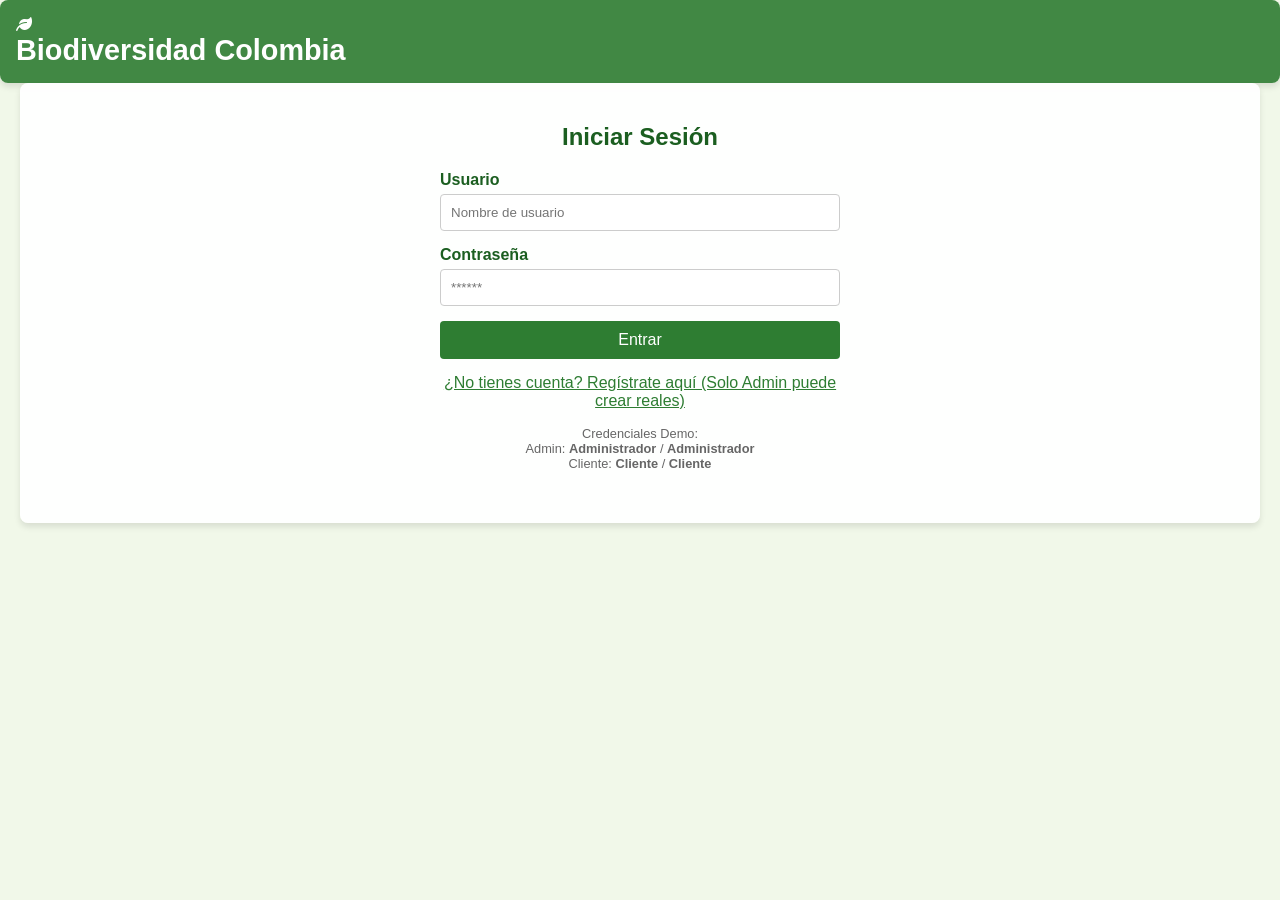
==== frontend/index.html @ 7f81c185 "Integración completa: Backend Spring Boot + Frontend HTML/JS" ====
<!DOCTYPE html>
<html lang="es">
<head>
    <meta charset="UTF-8">
    <meta name="viewport" content="width=device-width, initial-scale=1.0">
    <title>Biodiversidad en Colombia</title>
    <link rel="stylesheet" href="css/styles.css">
    <!-- Font Awesome for icons -->
    <link rel="stylesheet" href="https://cdnjs.cloudflare.com/ajax/libs/font-awesome/6.0.0/css/all.min.css">
</head>
<body>
    <header>
        <div class="logo">
            <i class="fas fa-leaf"></i>
            <h1>Biodiversidad Colombia</h1>
        </div>
        <div class="auth-buttons" id="auth-buttons">
            <!-- Will be populated by JS -->
        </div>
    </header>

    <main class="container">
        <!-- Auth View -->
        <div id="auth-view" class="hidden">
            <div class="form-container">
                <h2 id="auth-title">Iniciar Sesión</h2>
                <form id="auth-form">
                    <div class="form-group" id="email-group" style="display: none;">
                        <label for="email">Correo Electrónico</label>
                        <input type="email" id="email" placeholder="ejemplo@email.com">
                    </div>
                    <div class="form-group">
                        <label for="username">Usuario</label>
                        <input type="text" id="username" required placeholder="Nombre de usuario">
                    </div>
                    <div class="form-group">
                        <label for="password">Contraseña</label>
                        <input type="password" id="password" required placeholder="******">
                    </div>
                    <div class="form-group" id="role-group" style="display: none;">
                        <label for="roleId">Rol</label>
                        <select id="roleId">
                            <option value="user">Usuario</option>
                            <option value="admin">Administrador</option>
                        </select>
                    </div>
                    <button type="submit" class="btn-primary" id="submit-btn">Entrar</button>
                    <p class="toggle-link" id="toggle-auth">¿No tienes cuenta? Regístrate aquí</p>
                </form>
            </div>
        </div>

        <!-- Dashboard View -->
        <div id="dashboard-view" class="hidden">
            <div class="dashboard-header">
                <h2>Catálogo de Fauna Colombiana</h2>
                <p>Explora y gestiona la rica biodiversidad de nuestro país.</p>
                <button id="add-fauna-btn" class="btn-primary"><i class="fas fa-plus"></i> Registrar Nueva Especie</button>
            </div>
            
            <div id="fauna-list" class="fauna-grid">
                <!-- Fauna items will be rendered here -->
                <p>Cargando especies...</p>
            </div>
        </div>
    </main>

    <!-- Fauna Modal -->
    <div id="fauna-modal" class="modal">
        <div class="modal-content">
            <span class="close">&times;</span>
            <h2 id="modal-title">Registrar Especie</h2>
            <form id="fauna-form">
                <input type="hidden" id="fauna-id">
                <div class="form-group">
                    <label for="nombreComun">Nombre Común</label>
                    <input type="text" id="nombreComun" required placeholder="Ej: Jaguar">
                </div>
                <div class="form-group">
                    <label for="nombreCientifico">Nombre Científico</label>
                    <input type="text" id="nombreCientifico" required placeholder="Ej: Panthera onca">
                </div>
                <div class="form-group">
                    <label for="familia">Familia</label>
                    <input type="text" id="familia" required placeholder="Ej: Felidae">
                </div>
                <div class="form-group">
                    <label for="habitat">Hábitat</label>
                    <input type="text" id="habitat" required placeholder="Ej: Bosques tropicales">
                </div>
                <div class="form-group">
                    <label for="ubicacionGeografica">Ubicación Geográfica</label>
                    <input type="text" id="ubicacionGeografica" required placeholder="Ej: Amazonía, Orinoquía">
                </div>
                <div class="form-group">
                    <label for="peligroExtincion">Estado de Conservación</label>
                    <select id="peligroExtincion">
                        <option value="No">Preocupación Menor</option>
                        <option value="Vulnerable">Vulnerable</option>
                        <option value="En Peligro">En Peligro</option>
                        <option value="Critico">En Peligro Crítico</option>
                    </select>
                </div>
                <button type="submit" class="btn-primary">Guardar</button>
            </form>
        </div>
    </div>

    <script src="js/api.js"></script>
    <script src="js/app.js"></script>
</body>
</html>
---- frontend/css/styles.css ----
:root {
    --primary-color: #2e7d32; /* Green 800 */
    --secondary-color: #81c784; /* Green 300 */
    --accent-color: #ffca28; /* Amber 400 */
    --background-color: #f1f8e9; /* Light Green 50 */
    --text-color: #1b5e20; /* Green 900 */
    --white: #ffffff;
    --error-color: #d32f2f;
}

body {
    font-family: 'Segoe UI', Tahoma, Geneva, Verdana, sans-serif;
    margin: 0;
    padding: 0;
    background-color: var(--background-color);
    color: var(--text-color);
    background-image: url('https://www.colombia.co/wp-content/uploads/2021/08/Biodiversidad-Colombia-1.jpg'); /* Placeholder, can be replaced */
    background-size: cover;
    background-attachment: fixed;
    background-blend-mode: overlay;
}

.container {
    max-width: 1200px;
    margin: 0 auto;
    padding: 20px;
}

/* Header */
header {
    background-color: rgba(46, 125, 50, 0.9);
    color: var(--white);
    padding: 1rem;
    display: flex;
    justify-content: space-between;
    align-items: center;
    border-radius: 8px;
    box-shadow: 0 4px 6px rgba(0,0,0,0.1);
}

header h1 {
    margin: 0;
    font-size: 1.8rem;
}

.auth-buttons button {
    background-color: var(--accent-color);
    color: var(--text-color);
    border: none;
    padding: 8px 16px;
    border-radius: 4px;
    cursor: pointer;
    font-weight: bold;
    transition: background-color 0.3s;
}

.auth-buttons button:hover {
    background-color: #ffb300;
}

/* Main Content */
main {
    margin-top: 20px;
    background-color: rgba(255, 255, 255, 0.95);
    padding: 30px;
    border-radius: 8px;
    box-shadow: 0 4px 6px rgba(0,0,0,0.1);
    min-height: 400px;
}

/* Forms */
.form-container {
    max-width: 400px;
    margin: 0 auto;
    text-align: center;
}

.form-group {
    margin-bottom: 15px;
    text-align: left;
}

label {
    display: block;
    margin-bottom: 5px;
    font-weight: bold;
}

input, select {
    width: 100%;
    padding: 10px;
    border: 1px solid #ccc;
    border-radius: 4px;
    box-sizing: border-box;
}

.btn-primary {
    background-color: var(--primary-color);
    color: var(--white);
    border: none;
    padding: 10px 20px;
    border-radius: 4px;
    cursor: pointer;
    font-size: 1rem;
    width: 100%;
    transition: background-color 0.3s;
}

.btn-primary:hover {
    background-color: #1b5e20;
}

.toggle-link {
    margin-top: 15px;
    color: var(--primary-color);
    cursor: pointer;
    text-decoration: underline;
}

/* Fauna List */
.fauna-grid {
    display: grid;
    grid-template-columns: repeat(auto-fill, minmax(300px, 1fr));
    gap: 20px;
    margin-top: 20px;
}

.fauna-card {
    background-color: var(--white);
    border: 1px solid #e0e0e0;
    border-radius: 8px;
    padding: 15px;
    box-shadow: 0 2px 4px rgba(0,0,0,0.05);
    transition: transform 0.2s;
    position: relative;
}

.fauna-card:hover {
    transform: translateY(-5px);
    box-shadow: 0 4px 8px rgba(0,0,0,0.1);
}

.fauna-card h3 {
    margin-top: 0;
    color: var(--primary-color);
    border-bottom: 2px solid var(--secondary-color);
    padding-bottom: 5px;
}

.fauna-card p {
    margin: 5px 0;
    font-size: 0.9rem;
}

.fauna-card strong {
    color: var(--text-color);
}

.card-actions {
    margin-top: 15px;
    display: flex;
    justify-content: flex-end;
    gap: 10px;
}

.btn-edit {
    background-color: #2196f3;
    color: white;
    border: none;
    padding: 5px 10px;
    border-radius: 4px;
    cursor: pointer;
}

.btn-delete {
    background-color: #f44336;
    color: white;
    border: none;
    padding: 5px 10px;
    border-radius: 4px;
    cursor: pointer;
}

/* Modal */
.modal {
    display: none;
    position: fixed;
    z-index: 1000;
    left: 0;
    top: 0;
    width: 100%;
    height: 100%;
    background-color: rgba(0,0,0,0.5);
    overflow: auto;
}

.modal-content {
    background-color: var(--white);
    margin: 10% auto;
    padding: 20px;
    border-radius: 8px;
    width: 50%;
    max-width: 600px;
    position: relative;
}

.close {
    color: #aaa;
    float: right;
    font-size: 28px;
    font-weight: bold;
    cursor: pointer;
}

.close:hover {
    color: black;
}

#add-fauna-btn {
    margin-bottom: 20px;
    width: auto;
    display: inline-block;
}

.hidden {
    display: none !important;
}

/* Notifications */
.notification {
    position: fixed;
    bottom: 20px;
    right: 20px;
    padding: 15px 25px;
    background-color: #333;
    color: white;
    border-radius: 4px;
    box-shadow: 0 2px 10px rgba(0,0,0,0.2);
    z-index: 2000;
    animation: slideIn 0.3s ease-out;
}

.notification.success {
    background-color: var(--primary-color);
}

.notification.error {
    background-color: var(--error-color);
}

@keyframes slideIn {
    from { transform: translateX(100%); opacity: 0; }
    to { transform: translateX(0); opacity: 1; }
}
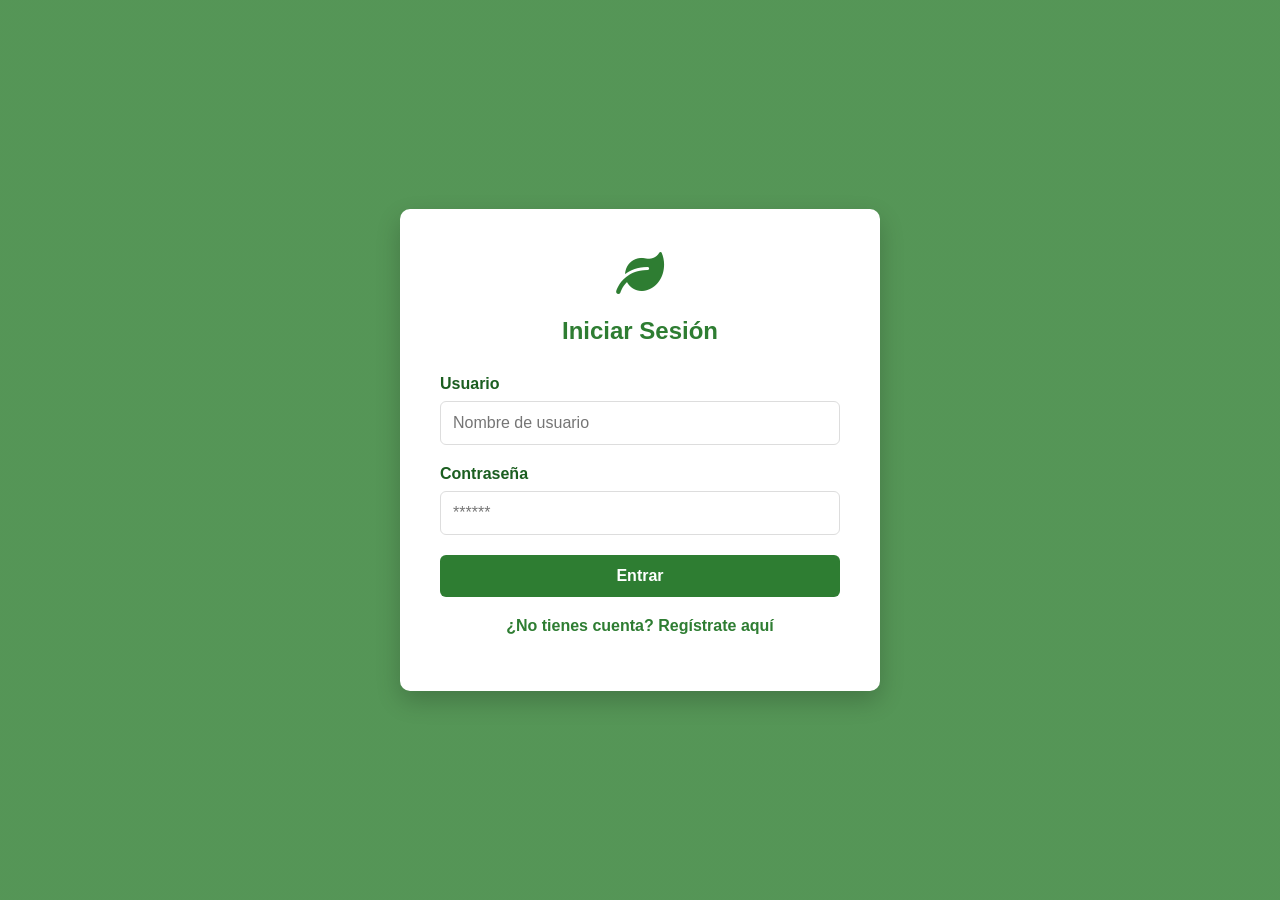
==== commit f6e8e75d: "Plan de Pruebas" ====
--- a/frontend/index.html
+++ b/frontend/index.html
@@ -3,98 +3,133 @@
 <head>
     <meta charset="UTF-8">
     <meta name="viewport" content="width=device-width, initial-scale=1.0">
-    <title>Biodiversidad en Colombia</title>
+    <title>Biodiversidad Colombia - Gestión</title>
     <link rel="stylesheet" href="css/styles.css">
-    <!-- Font Awesome for icons -->
     <link rel="stylesheet" href="https://cdnjs.cloudflare.com/ajax/libs/font-awesome/6.0.0/css/all.min.css">
 </head>
 <body>
-    <header>
-        <div class="logo">
-            <i class="fas fa-leaf"></i>
-            <h1>Biodiversidad Colombia</h1>
+    
+    <!-- Auth View -->
+    <div id="auth-view">
+        <div class="form-card">
+            <div style="text-align: center; margin-bottom: 20px;">
+                <i class="fas fa-leaf" style="font-size: 3rem; color: var(--primary-color);"></i>
+            </div>
+            <h2 id="auth-title">Bienvenido</h2>
+            <form id="auth-form">
+                <div class="form-group" id="email-group" style="display: none;">
+                    <label for="email">Correo Electrónico</label>
+                    <input type="email" id="email" placeholder="ejemplo@email.com">
+                </div>
+                <div class="form-group">
+                    <label for="username">Usuario</label>
+                    <input type="text" id="username" required placeholder="Nombre de usuario">
+                </div>
+                <div class="form-group">
+                    <label for="password">Contraseña</label>
+                    <input type="password" id="password" required placeholder="******">
+                </div>
+                <div class="form-group" id="role-group" style="display: none;">
+                    <label for="roleId">Rol</label>
+                    <select id="roleId">
+                        <option value="user">Usuario</option>
+                        <option value="admin">Administrador</option>
+                    </select>
+                </div>
+                <button type="submit" class="btn-primary" id="submit-btn">Entrar</button>
+                <p class="toggle-link" id="toggle-auth">¿No tienes cuenta? Regístrate aquí</p>
+            </form>
         </div>
-        <div class="auth-buttons" id="auth-buttons">
-            <!-- Will be populated by JS -->
-        </div>
-    </header>
+    </div>
 
-    <main class="container">
-        <!-- Auth View -->
-        <div id="auth-view" class="hidden">
-            <div class="form-container">
-                <h2 id="auth-title">Iniciar Sesión</h2>
-                <form id="auth-form">
-                    <div class="form-group" id="email-group" style="display: none;">
-                        <label for="email">Correo Electrónico</label>
-                        <input type="email" id="email" placeholder="ejemplo@email.com">
-                    </div>
-                    <div class="form-group">
-                        <label for="username">Usuario</label>
-                        <input type="text" id="username" required placeholder="Nombre de usuario">
-                    </div>
-                    <div class="form-group">
-                        <label for="password">Contraseña</label>
-                        <input type="password" id="password" required placeholder="******">
-                    </div>
-                    <div class="form-group" id="role-group" style="display: none;">
-                        <label for="roleId">Rol</label>
-                        <select id="roleId">
-                            <option value="user">Usuario</option>
-                            <option value="admin">Administrador</option>
-                        </select>
-                    </div>
-                    <button type="submit" class="btn-primary" id="submit-btn">Entrar</button>
-                    <p class="toggle-link" id="toggle-auth">¿No tienes cuenta? Regístrate aquí</p>
-                </form>
+    <!-- Dashboard View -->
+    <div id="dashboard-view" class="dashboard-container hidden">
+        <!-- Sidebar -->
+        <aside class="sidebar">
+            <div class="sidebar-header">
+                <i class="fas fa-globe-americas"></i> BioColombia
             </div>
-        </div>
+            <nav class="sidebar-nav">
+                <div class="nav-item active" onclick="switchTab('fauna')">
+                    <i class="fas fa-paw"></i> Fauna
+                </div>
+                <div class="nav-item" onclick="switchTab('flora')">
+                    <i class="fas fa-seedling"></i> Flora
+                </div>
+            </nav>
+            <div class="sidebar-footer">
+                <div class="nav-item" onclick="logout()" style="color: #ffcccb;">
+                    <i class="fas fa-sign-out-alt"></i> Cerrar Sesión
+                </div>
+            </div>
+        </aside>
 
-        <!-- Dashboard View -->
-        <div id="dashboard-view" class="hidden">
-            <div class="dashboard-header">
-                <h2>Catálogo de Fauna Colombiana</h2>
-                <p>Explora y gestiona la rica biodiversidad de nuestro país.</p>
-                <button id="add-fauna-btn" class="btn-primary"><i class="fas fa-plus"></i> Registrar Nueva Especie</button>
-            </div>
-            
-            <div id="fauna-list" class="fauna-grid">
-                <!-- Fauna items will be rendered here -->
-                <p>Cargando especies...</p>
-            </div>
-        </div>
-    </main>
+        <!-- Main Content -->
+        <main class="main-content">
+            <!-- Top Bar -->
+            <header class="top-bar">
+                <div id="page-title" style="font-weight: bold; font-size: 1.2rem;">Panel de Control</div>
+                <div class="user-info" id="user-info-display">
+                    <!-- Populated by JS -->
+                </div>
+            </header>
+
+            <!-- Fauna Section -->
+            <section id="fauna-section">
+                <div class="section-header">
+                    <h2>Gestión de Fauna</h2>
+                    <button id="add-fauna-btn" class="btn-add"><i class="fas fa-plus"></i> Nueva Especie</button>
+                </div>
+                <div id="fauna-list" class="grid-container">
+                    <!-- Fauna Cards -->
+                    <p>Cargando especies...</p>
+                </div>
+            </section>
+
+            <!-- Flora Section -->
+            <section id="flora-section" class="hidden">
+                <div class="section-header">
+                    <h2>Gestión de Flora</h2>
+                    <button id="add-flora-btn" class="btn-add"><i class="fas fa-plus"></i> Nueva Planta</button>
+                </div>
+                <div id="flora-list" class="grid-container">
+                    <!-- Flora Cards -->
+                    <p>Cargando flora...</p>
+                </div>
+            </section>
+        </main>
+    </div>
 
     <!-- Fauna Modal -->
     <div id="fauna-modal" class="modal">
         <div class="modal-content">
-            <span class="close">&times;</span>
-            <h2 id="modal-title">Registrar Especie</h2>
+            <span class="close" onclick="closeModal('fauna-modal')">&times;</span>
+            <h2 id="fauna-modal-title">Registrar Especie</h2>
             <form id="fauna-form">
                 <input type="hidden" id="fauna-id">
                 <div class="form-group">
-                    <label for="nombreComun">Nombre Común</label>
-                    <input type="text" id="nombreComun" required placeholder="Ej: Jaguar">
+                    <label for="fauna-nombreComun">Nombre Común</label>
+                    <input type="text" id="fauna-nombreComun" required placeholder="Ej: Jaguar">
                 </div>
                 <div class="form-group">
-                    <label for="nombreCientifico">Nombre Científico</label>
-                    <input type="text" id="nombreCientifico" required placeholder="Ej: Panthera onca">
+                    <label for="fauna-nombreCientifico">Nombre Científico</label>
+                    <input type="text" id="fauna-nombreCientifico" required placeholder="Ej: Panthera onca">
                 </div>
                 <div class="form-group">
-                    <label for="familia">Familia</label>
-                    <input type="text" id="familia" required placeholder="Ej: Felidae">
+                    <label for="fauna-familia">Familia</label>
+                    <input type="text" id="fauna-familia" required placeholder="Ej: Felidae">
                 </div>
                 <div class="form-group">
-                    <label for="habitat">Hábitat</label>
-                    <input type="text" id="habitat" required placeholder="Ej: Bosques tropicales">
+                    <label for="fauna-habitat">Hábitat</label>
+                    <input type="text" id="fauna-habitat" required placeholder="Ej: Bosques tropicales">
                 </div>
                 <div class="form-group">
-                    <label for="ubicacionGeografica">Ubicación Geográfica</label>
-                    <input type="text" id="ubicacionGeografica" required placeholder="Ej: Amazonía, Orinoquía">
+                    <label for="fauna-ubicacionGeografica">Ubicación Geográfica</label>
+                    <input type="text" id="fauna-ubicacionGeografica" required placeholder="Ej: Amazonía">
                 </div>
                 <div class="form-group">
-                    <label for="peligroExtincion">Estado de Conservación</label>
-                    <select id="peligroExtincion">
+                    <label for="fauna-peligroExtincion">Estado de Conservación</label>
+                    <select id="fauna-peligroExtincion">
                         <option value="No">Preocupación Menor</option>
                         <option value="Vulnerable">Vulnerable</option>
                         <option value="En Peligro">En Peligro</option>
@@ -106,6 +141,51 @@
         </div>
     </div>
 
+    <!-- Flora Modal -->
+    <div id="flora-modal" class="modal">
+        <div class="modal-content">
+            <span class="close" onclick="closeModal('flora-modal')">&times;</span>
+            <h2 id="flora-modal-title">Registrar Planta</h2>
+            <form id="flora-form">
+                <input type="hidden" id="flora-id">
+                <div class="form-group">
+                    <label for="flora-nombreComun">Nombre Común</label>
+                    <input type="text" id="flora-nombreComun" required placeholder="Ej: Orquídea">
+                </div>
+                <div class="form-group">
+                    <label for="flora-nombreCientifico">Nombre Científico</label>
+                    <input type="text" id="flora-nombreCientifico" required placeholder="Ej: Cattleya trianae">
+                </div>
+                <div class="form-group">
+                    <label for="flora-familia">Familia</label>
+                    <input type="text" id="flora-familia" required placeholder="Ej: Orchidaceae">
+                </div>
+                <div class="form-group">
+                    <label for="flora-tipo">Tipo</label>
+                    <input type="text" id="flora-tipo" required placeholder="Ej: Hierba, Arbusto, Árbol">
+                </div>
+                <div class="form-group">
+                    <label for="flora-habitat">Hábitat</label>
+                    <input type="text" id="flora-habitat" required placeholder="Ej: Bosques andinos">
+                </div>
+                <div class="form-group">
+                    <label for="flora-ubicacionGeografica">Ubicación Geográfica</label>
+                    <input type="text" id="flora-ubicacionGeografica" required placeholder="Ej: Región Andina">
+                </div>
+                <div class="form-group">
+                    <label for="flora-estadoConservacion">Estado de Conservación</label>
+                    <select id="flora-estadoConservacion">
+                        <option value="Preocupación Menor">Preocupación Menor</option>
+                        <option value="Vulnerable">Vulnerable</option>
+                        <option value="En Peligro">En Peligro</option>
+                        <option value="En Peligro Crítico">En Peligro Crítico</option>
+                    </select>
+                </div>
+                <button type="submit" class="btn-primary">Guardar</button>
+            </form>
+        </div>
+    </div>
+
     <script src="js/api.js"></script>
     <script src="js/app.js"></script>
 </body>
--- a/frontend/css/styles.css
+++ b/frontend/css/styles.css
@@ -1,11 +1,16 @@
 :root {
     --primary-color: #2e7d32; /* Green 800 */
-    --secondary-color: #81c784; /* Green 300 */
+    --secondary-color: #43a047; /* Green 600 */
     --accent-color: #ffca28; /* Amber 400 */
     --background-color: #f1f8e9; /* Light Green 50 */
     --text-color: #1b5e20; /* Green 900 */
+    --text-light: #555;
     --white: #ffffff;
     --error-color: #d32f2f;
+    --sidebar-width: 250px;
+    --header-height: 60px;
+    --shadow: 0 4px 6px rgba(0,0,0,0.1);
+    --card-hover: 0 10px 20px rgba(0,0,0,0.15);
 }
 
 body {
@@ -14,172 +19,321 @@
     padding: 0;
     background-color: var(--background-color);
     color: var(--text-color);
-    background-image: url('https://www.colombia.co/wp-content/uploads/2021/08/Biodiversidad-Colombia-1.jpg'); /* Placeholder, can be replaced */
+    overflow-x: hidden;
+}
+
+/* Auth View Layout */
+#auth-view {
+    display: flex;
+    justify-content: center;
+    align-items: center;
+    min-height: 100vh;
+    background-image: linear-gradient(rgba(46, 125, 50, 0.8), rgba(46, 125, 50, 0.8)), url('https://www.colombia.co/wp-content/uploads/2021/08/Biodiversidad-Colombia-1.jpg');
     background-size: cover;
-    background-attachment: fixed;
-    background-blend-mode: overlay;
-}
-
-.container {
-    max-width: 1200px;
-    margin: 0 auto;
+    background-position: center;
+}
+
+/* Dashboard Layout */
+.dashboard-container {
+    display: flex;
+    min-height: 100vh;
+}
+
+/* Sidebar */
+.sidebar {
+    width: var(--sidebar-width);
+    background-color: var(--primary-color);
+    color: var(--white);
+    display: flex;
+    flex-direction: column;
+    position: fixed;
+    height: 100vh;
+    box-shadow: 2px 0 5px rgba(0,0,0,0.2);
+    z-index: 100;
+}
+
+.sidebar-header {
+    height: var(--header-height);
+    display: flex;
+    align-items: center;
+    justify-content: center;
+    background-color: rgba(0,0,0,0.1);
+    font-size: 1.2rem;
+    font-weight: bold;
+}
+
+.sidebar-header i {
+    margin-right: 10px;
+}
+
+.sidebar-nav {
+    flex: 1;
+    padding: 20px 0;
+}
+
+.nav-item {
+    padding: 15px 20px;
+    cursor: pointer;
+    transition: background-color 0.3s;
+    display: flex;
+    align-items: center;
+    font-size: 1.1rem;
+}
+
+.nav-item i {
+    margin-right: 15px;
+    width: 24px;
+    text-align: center;
+}
+
+.nav-item:hover, .nav-item.active {
+    background-color: rgba(255, 255, 255, 0.1);
+    border-left: 4px solid var(--accent-color);
+}
+
+.sidebar-footer {
     padding: 20px;
-}
-
-/* Header */
-header {
-    background-color: rgba(46, 125, 50, 0.9);
-    color: var(--white);
-    padding: 1rem;
+    border-top: 1px solid rgba(255,255,255,0.1);
+}
+
+/* Main Content Area */
+.main-content {
+    flex: 1;
+    margin-left: var(--sidebar-width);
+    padding: 20px;
+    background-color: #f5f5f5;
+}
+
+.top-bar {
+    height: var(--header-height);
+    background-color: var(--white);
     display: flex;
     justify-content: space-between;
     align-items: center;
+    padding: 0 30px;
+    box-shadow: var(--shadow);
     border-radius: 8px;
-    box-shadow: 0 4px 6px rgba(0,0,0,0.1);
-}
-
-header h1 {
-    margin: 0;
-    font-size: 1.8rem;
-}
-
-.auth-buttons button {
+    margin-bottom: 30px;
+}
+
+.user-info {
+    display: flex;
+    align-items: center;
+    gap: 15px;
+}
+
+.role-badge {
     background-color: var(--accent-color);
-    color: var(--text-color);
-    border: none;
-    padding: 8px 16px;
-    border-radius: 4px;
-    cursor: pointer;
+    color: #000;
+    padding: 2px 8px;
+    border-radius: 12px;
+    font-size: 0.8rem;
     font-weight: bold;
-    transition: background-color 0.3s;
-}
-
-.auth-buttons button:hover {
-    background-color: #ffb300;
-}
-
-/* Main Content */
-main {
-    margin-top: 20px;
-    background-color: rgba(255, 255, 255, 0.95);
-    padding: 30px;
-    border-radius: 8px;
-    box-shadow: 0 4px 6px rgba(0,0,0,0.1);
-    min-height: 400px;
 }
 
 /* Forms */
-.form-container {
+.form-card {
+    background-color: var(--white);
+    padding: 40px;
+    border-radius: 10px;
+    box-shadow: 0 10px 25px rgba(0,0,0,0.2);
+    width: 100%;
     max-width: 400px;
-    margin: 0 auto;
+}
+
+.form-card h2 {
     text-align: center;
+    color: var(--primary-color);
+    margin-bottom: 30px;
 }
 
 .form-group {
-    margin-bottom: 15px;
-    text-align: left;
+    margin-bottom: 20px;
 }
 
 label {
     display: block;
-    margin-bottom: 5px;
-    font-weight: bold;
+    margin-bottom: 8px;
+    color: var(--text-color);
+    font-weight: 600;
 }
 
 input, select {
     width: 100%;
-    padding: 10px;
-    border: 1px solid #ccc;
-    border-radius: 4px;
+    padding: 12px;
+    border: 1px solid #ddd;
+    border-radius: 6px;
     box-sizing: border-box;
+    font-size: 1rem;
+    transition: border-color 0.3s;
+}
+
+input:focus, select:focus {
+    border-color: var(--primary-color);
+    outline: none;
 }
 
 .btn-primary {
     background-color: var(--primary-color);
     color: var(--white);
     border: none;
+    padding: 12px;
+    border-radius: 6px;
+    cursor: pointer;
+    font-size: 1rem;
+    font-weight: bold;
+    width: 100%;
+    transition: background-color 0.3s, transform 0.2s;
+}
+
+.btn-primary:hover {
+    background-color: var(--secondary-color);
+    transform: translateY(-2px);
+}
+
+.toggle-link {
+    text-align: center;
+    margin-top: 20px;
+    color: var(--primary-color);
+    cursor: pointer;
+    text-decoration: none;
+    font-weight: 600;
+}
+
+.toggle-link:hover {
+    text-decoration: underline;
+}
+
+/* Content Header */
+.section-header {
+    display: flex;
+    justify-content: space-between;
+    align-items: center;
+    margin-bottom: 30px;
+}
+
+.section-header h2 {
+    color: var(--text-color);
+    font-size: 2rem;
+    margin: 0;
+}
+
+.btn-add {
+    background-color: var(--primary-color);
+    color: var(--white);
+    border: none;
     padding: 10px 20px;
-    border-radius: 4px;
-    cursor: pointer;
-    font-size: 1rem;
-    width: 100%;
-    transition: background-color 0.3s;
-}
-
-.btn-primary:hover {
-    background-color: #1b5e20;
-}
-
-.toggle-link {
-    margin-top: 15px;
-    color: var(--primary-color);
-    cursor: pointer;
-    text-decoration: underline;
-}
-
-/* Fauna List */
-.fauna-grid {
+    border-radius: 50px;
+    cursor: pointer;
+    font-weight: bold;
+    display: flex;
+    align-items: center;
+    gap: 8px;
+    box-shadow: var(--shadow);
+    transition: all 0.3s;
+}
+
+.btn-add:hover {
+    background-color: var(--secondary-color);
+    transform: translateY(-2px);
+    box-shadow: var(--card-hover);
+}
+
+/* Grid Layouts */
+.grid-container {
     display: grid;
     grid-template-columns: repeat(auto-fill, minmax(300px, 1fr));
-    gap: 20px;
-    margin-top: 20px;
-}
-
-.fauna-card {
+    gap: 25px;
+}
+
+/* Cards */
+.card {
     background-color: var(--white);
-    border: 1px solid #e0e0e0;
-    border-radius: 8px;
-    padding: 15px;
-    box-shadow: 0 2px 4px rgba(0,0,0,0.05);
-    transition: transform 0.2s;
+    border-radius: 12px;
+    padding: 0;
+    box-shadow: var(--shadow);
+    transition: transform 0.3s, box-shadow 0.3s;
+    overflow: hidden;
     position: relative;
-}
-
-.fauna-card:hover {
+    border-left: 5px solid var(--primary-color);
+}
+
+.card:hover {
     transform: translateY(-5px);
-    box-shadow: 0 4px 8px rgba(0,0,0,0.1);
-}
-
-.fauna-card h3 {
+    box-shadow: var(--card-hover);
+}
+
+.card-content {
+    padding: 20px;
+}
+
+.card h3 {
     margin-top: 0;
     color: var(--primary-color);
-    border-bottom: 2px solid var(--secondary-color);
-    padding-bottom: 5px;
-}
-
-.fauna-card p {
-    margin: 5px 0;
-    font-size: 0.9rem;
-}
-
-.fauna-card strong {
-    color: var(--text-color);
-}
+    font-size: 1.4rem;
+    margin-bottom: 10px;
+}
+
+.card-meta {
+    font-style: italic;
+    color: var(--text-light);
+    margin-bottom: 15px;
+    display: block;
+}
+
+.card-detail {
+    margin: 8px 0;
+    display: flex;
+    align-items: center;
+    gap: 10px;
+}
+
+.card-detail i {
+    color: var(--secondary-color);
+    width: 20px;
+    text-align: center;
+}
+
+.tag {
+    display: inline-block;
+    padding: 4px 12px;
+    border-radius: 15px;
+    font-size: 0.85rem;
+    font-weight: bold;
+    margin-top: 10px;
+}
+
+.tag.safe { background-color: #e8f5e9; color: #2e7d32; }
+.tag.vulnerable { background-color: #fff3e0; color: #ef6c00; }
+.tag.danger { background-color: #ffebee; color: #c62828; }
+.tag.critical { background-color: #212121; color: #ff5252; }
 
 .card-actions {
-    margin-top: 15px;
+    padding: 15px 20px;
+    background-color: #f9f9f9;
     display: flex;
     justify-content: flex-end;
     gap: 10px;
-}
-
-.btn-edit {
-    background-color: #2196f3;
-    color: white;
+    border-top: 1px solid #eee;
+}
+
+.btn-icon {
     border: none;
-    padding: 5px 10px;
-    border-radius: 4px;
-    cursor: pointer;
-}
-
-.btn-delete {
-    background-color: #f44336;
-    color: white;
-    border: none;
-    padding: 5px 10px;
-    border-radius: 4px;
-    cursor: pointer;
-}
+    width: 35px;
+    height: 35px;
+    border-radius: 50%;
+    display: flex;
+    align-items: center;
+    justify-content: center;
+    cursor: pointer;
+    transition: background-color 0.2s;
+}
+
+.btn-edit { background-color: #e3f2fd; color: #1976d2; }
+.btn-edit:hover { background-color: #bbdefb; }
+
+.btn-delete { background-color: #ffebee; color: #d32f2f; }
+.btn-delete:hover { background-color: #ffcdd2; }
 
 /* Modal */
 .modal {
@@ -191,42 +345,52 @@
     width: 100%;
     height: 100%;
     background-color: rgba(0,0,0,0.5);
+    backdrop-filter: blur(5px);
     overflow: auto;
+    justify-content: center;
+    align-items: center;
+}
+
+.modal.active {
+    display: flex;
 }
 
 .modal-content {
     background-color: var(--white);
-    margin: 10% auto;
-    padding: 20px;
-    border-radius: 8px;
-    width: 50%;
-    max-width: 600px;
+    padding: 30px;
+    border-radius: 12px;
+    width: 90%;
+    max-width: 500px;
     position: relative;
+    box-shadow: 0 25px 50px -12px rgba(0, 0, 0, 0.25);
+    animation: slideIn 0.3s ease-out;
+}
+
+@keyframes slideIn {
+    from { transform: translateY(-50px); opacity: 0; }
+    to { transform: translateY(0); opacity: 1; }
 }
 
 .close {
+    position: absolute;
+    right: 20px;
+    top: 20px;
+    font-size: 24px;
+    cursor: pointer;
     color: #aaa;
-    float: right;
-    font-size: 28px;
-    font-weight: bold;
-    cursor: pointer;
+    transition: color 0.3s;
 }
 
 .close:hover {
-    color: black;
-}
-
-#add-fauna-btn {
-    margin-bottom: 20px;
-    width: auto;
-    display: inline-block;
-}
-
+    color: var(--text-color);
+}
+
+/* Helpers */
 .hidden {
     display: none !important;
 }
 
-/* Notifications */
+/* Notification */
 .notification {
     position: fixed;
     bottom: 20px;
@@ -234,21 +398,14 @@
     padding: 15px 25px;
     background-color: #333;
     color: white;
-    border-radius: 4px;
-    box-shadow: 0 2px 10px rgba(0,0,0,0.2);
+    border-radius: 8px;
+    box-shadow: 0 4px 12px rgba(0,0,0,0.15);
     z-index: 2000;
-    animation: slideIn 0.3s ease-out;
-}
-
-.notification.success {
-    background-color: var(--primary-color);
-}
-
-.notification.error {
-    background-color: var(--error-color);
-}
-
-@keyframes slideIn {
-    from { transform: translateX(100%); opacity: 0; }
-    to { transform: translateX(0); opacity: 1; }
-}
+    animation: fadeIn 0.3s, fadeOut 0.3s 2.7s;
+}
+
+.notification.success { background-color: var(--primary-color); }
+.notification.error { background-color: var(--error-color); }
+
+@keyframes fadeIn { from { opacity: 0; transform: translateY(20px); } to { opacity: 1; transform: translateY(0); } }
+@keyframes fadeOut { from { opacity: 1; transform: translateY(0); } to { opacity: 0; transform: translateY(20px); } }
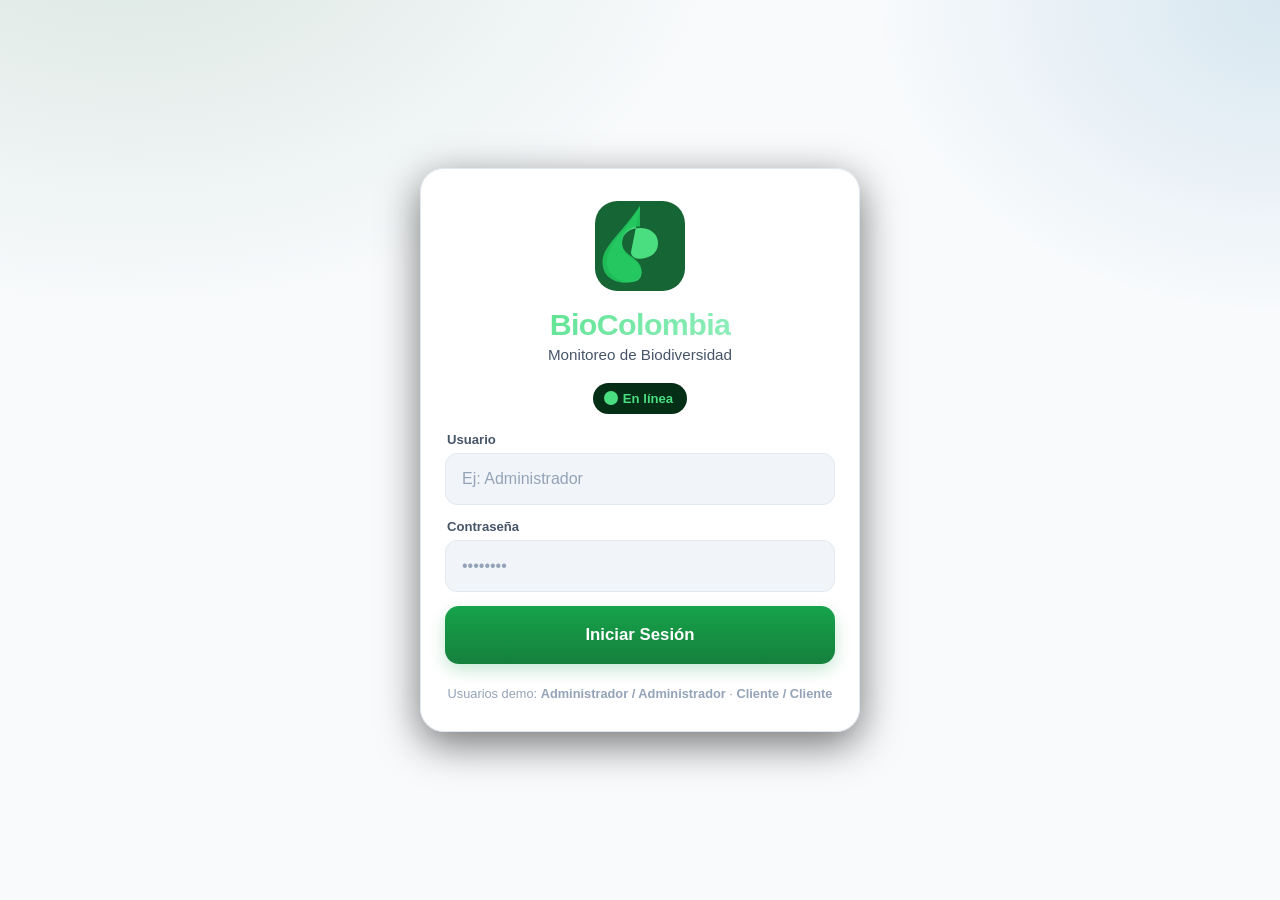
==== commit 411435ff: "Projecto final biocolombia" ====
--- a/frontend/index.html
+++ b/frontend/index.html
@@ -1,192 +1,496 @@
 <!DOCTYPE html>
-<html lang="es">
+<html lang="es-CO">
 <head>
     <meta charset="UTF-8">
-    <meta name="viewport" content="width=device-width, initial-scale=1.0">
-    <title>Biodiversidad Colombia - Gestión</title>
+    <meta name="viewport" content="width=device-width, initial-scale=1.0, maximum-scale=1.0, user-scalable=no, viewport-fit=cover">
+    <meta name="theme-color" content="#166534" media="(prefers-color-scheme: light)">
+    <meta name="theme-color" content="#0f172a" media="(prefers-color-scheme: dark)">
+    <meta name="description" content="BioColombia - Aplicación Web Progresiva (PWA) para monitoreo y registro de biodiversidad en zonas rurales y sin conectividad de Colombia. Offline-First con IndexedDB y Service Worker.">
+    <meta name="keywords" content="biodiversidad, Colombia, PWA, offline, monitoreo, especies, fauna, flora, campo, biología">
+    <meta name="author" content="Jefferson Rojas - Uniminuto">
+    <meta property="og:type" content="website">
+    <meta property="og:site_name" content="BioColombia">
+    <meta property="og:title" content="BioColombia | Monitoreo de Biodiversidad">
+    <meta property="og:description" content="Aplicación PWA Offline-First para el registro y monitoreo de biodiversidad en campo en Colombia.">
+    <meta property="og:locale" content="es_CO">
+    <meta name="twitter:card" content="summary">
+    <meta name="twitter:title" content="BioColombia | Monitoreo de Biodiversidad">
+    <meta name="twitter:description" content="PWA Offline-First para registro de especies en campo.">
+    <meta name="apple-mobile-web-app-title" content="BioColombia">
+    <meta name="application-name" content="BioColombia">
+    <meta name="format-detection" content="telephone=no">
+    <meta name="apple-mobile-web-app-capable" content="yes">
+    <meta name="apple-mobile-web-app-status-bar-style" content="black-translucent">
+    <meta name="mobile-web-app-capable" content="yes">
+    <link rel="manifest" href="manifest.json">
+    <link rel="icon" type="image/svg+xml" href="data:image/svg+xml;utf8,<svg xmlns='http://www.w3.org/2000/svg' viewBox='0 0 64 64'><rect width='64' height='64' rx='14' fill='%23166534'/><path d='M32 6c-11 19-22 25-22 36 0 9 7 14 16 14 4 0 7-2 7-7 0-9-13-9-13-20 0-6 5-10 12-10 7 0 12 4 12 11 0 6-4 10-10 11-4 0-7-2-7-5' fill='%234ade80'/></svg>">
+    <title>BioColombia | Monitoreo de Biodiversidad</title>
     <link rel="stylesheet" href="css/styles.css">
-    <link rel="stylesheet" href="https://cdnjs.cloudflare.com/ajax/libs/font-awesome/6.0.0/css/all.min.css">
 </head>
 <body>
-    
-    <!-- Auth View -->
-    <div id="auth-view">
-        <div class="form-card">
-            <div style="text-align: center; margin-bottom: 20px;">
-                <i class="fas fa-leaf" style="font-size: 3rem; color: var(--primary-color);"></i>
-            </div>
-            <h2 id="auth-title">Bienvenido</h2>
-            <form id="auth-form">
-                <div class="form-group" id="email-group" style="display: none;">
-                    <label for="email">Correo Electrónico</label>
-                    <input type="email" id="email" placeholder="ejemplo@email.com">
+
+<div id="app">
+
+  <!-- LOGIN VIEW -->
+  <section id="view-login" class="view auth-view">
+    <div class="auth-card">
+      <div class="auth-logo">
+        <svg viewBox="0 0 120 120" width="90" height="90" aria-hidden="true">
+          <rect width="120" height="120" rx="30" fill="#166534"/>
+          <path d="M60 8c-22 36-44 50-44 72 0 18 14 28 32 28 9 0 14-5 14-13 0-18-26-18-26-39 0-12 10-20 24-20 14 0 24 8 24 20 0 12-8 19-22 21-8 1-14-3-14-9" fill="#4ade80"/>
+          <path d="M60 34c-14 0-24 8-24 22 0 18 26 18 26 38 0 10-8 15-20 15-18 0-32-9-32-28 0-21 26-38 50-75" fill="#22c55e" opacity="0.9"/>
+        </svg>
+      </div>
+      <h1 class="auth-title">BioColombia</h1>
+      <p class="auth-subtitle">Monitoreo de Biodiversidad</p>
+      <div id="login-network-badge" class="network-badge offline">
+        <span class="dot"></span>
+        <span class="network-text">Sin conexión</span>
+      </div>
+      <form id="form-auth" class="auth-form" novalidate>
+        <div class="field">
+          <label for="auth-username">Usuario</label>
+          <input type="text" id="auth-username" autocomplete="username" inputmode="text" placeholder="Ej: Administrador" required>
+        </div>
+        <div class="field">
+          <label for="auth-password">Contraseña</label>
+          <input type="password" id="auth-password" autocomplete="current-password" placeholder="••••••••" required>
+        </div>
+        <button type="submit" id="btn-auth-submit" class="btn-primary btn-large btn-block">
+          <span id="btn-auth-text">Iniciar Sesión</span>
+          <span id="btn-auth-loader" class="loader hidden"></span>
+        </button>
+        <div id="auth-error" class="alert-error hidden" role="alert"></div>
+        <p class="auth-hint">Usuarios demo: <strong>Administrador / Administrador</strong> · <strong>Cliente / Cliente</strong></p>
+      </form>
+      <div class="auth-progress hidden" id="auth-progress">
+        <div class="progress-label">Descargando datos de campo...</div>
+        <div class="progress-bar"><div class="progress-fill" id="progress-fill"></div></div>
+      </div>
+    </div>
+  </section>
+
+  <!-- MAIN APP SHELL -->
+  <div id="app-shell" class="app-shell hidden">
+
+    <!-- TOP BAR -->
+    <header class="top-bar">
+      <div class="top-bar-left">
+        <div class="status-badge" id="status-badge-online">
+          <span class="status-dot online"></span>
+          <span>En línea</span>
+        </div>
+        <div class="status-badge warning hidden" id="status-badge-offline">
+          <span class="status-dot offline"></span>
+          <span>Fuera de línea</span>
+        </div>
+        <div class="pending-badge" id="pending-badge">
+          <svg viewBox="0 0 24 24" width="16" height="16" fill="none" stroke="currentColor" stroke-width="2"><circle cx="12" cy="12" r="9"/><path d="M12 7v6l4 2"/></svg>
+          <span id="pending-count">0</span>
+          <span class="pending-label">pendientes</span>
+        </div>
+      </div>
+      <div class="top-bar-right">
+        <div class="storage-info" id="storage-info" title="Almacenamiento usado">
+          <svg viewBox="0 0 24 24" width="16" height="16" fill="none" stroke="currentColor" stroke-width="2"><path d="M5 9h14l-2-5H7L5 9zM5 9v11h14V9M9 13h6"/></svg>
+          <span id="storage-pct">0%</span>
+        </div>
+        <button class="icon-btn" id="btn-sync" title="Sincronizar ahora">
+          <svg viewBox="0 0 24 24" width="20" height="20" fill="none" stroke="currentColor" stroke-width="2"><path d="M21 12a9 9 0 1 1-3-6.7L21 8"/><path d="M21 3v5h-5"/></svg>
+        </button>
+        <div class="user-chip" id="user-chip">
+          <div class="user-avatar" id="user-avatar">U</div>
+          <div class="user-meta">
+            <div class="user-name" id="user-name">Usuario</div>
+            <div class="user-role" id="user-role">Rol</div>
+          </div>
+          <button class="icon-btn" id="btn-logout" title="Cerrar sesión">
+            <svg viewBox="0 0 24 24" width="18" height="18" fill="none" stroke="currentColor" stroke-width="2"><path d="M9 21H5a2 2 0 0 1-2-2V5a2 2 0 0 1 2-2h4"/><path d="M16 17l5-5-5-5M21 12H9"/></svg>
+          </button>
+        </div>
+      </div>
+    </header>
+
+    <!-- SYNC NOTIFICATION -->
+    <div id="sync-toast" class="sync-toast hidden">
+      <div class="sync-toast-content">
+        <div class="sync-icon" id="sync-icon"></div>
+        <div class="sync-text" id="sync-text">Sincronizando...</div>
+      </div>
+    </div>
+
+    <!-- MAIN CONTENT -->
+    <main class="main-area" id="main-outlet">
+
+      <!-- DASHBOARD -->
+      <div id="view-dashboard" class="view hidden">
+        <div class="page-header">
+          <div>
+            <h2 class="page-title">Panel de Control</h2>
+            <p class="page-subtitle" id="dashboard-date">Hoy</p>
+          </div>
+        </div>
+
+        <div class="stats-grid">
+          <div class="stat-card gradient-1">
+            <div class="stat-icon">
+              <svg viewBox="0 0 24 24" width="28" height="28" fill="none" stroke="currentColor" stroke-width="2"><path d="M20 7L9 18l-5-5"/></svg>
+            </div>
+            <div class="stat-body">
+              <div class="stat-num" id="stat-today">0</div>
+              <div class="stat-label">Registros hoy</div>
+            </div>
+          </div>
+          <div class="stat-card gradient-2">
+            <div class="stat-icon">
+              <svg viewBox="0 0 24 24" width="28" height="28" fill="none" stroke="currentColor" stroke-width="2"><circle cx="12" cy="12" r="9"/><path d="M12 7v6l4 2"/></svg>
+            </div>
+            <div class="stat-body">
+              <div class="stat-num" id="stat-pending">0</div>
+              <div class="stat-label">Pendientes de envío</div>
+            </div>
+          </div>
+          <div class="stat-card gradient-3">
+            <div class="stat-icon">
+              <svg viewBox="0 0 24 24" width="28" height="28" fill="none" stroke="currentColor" stroke-width="2"><path d="M21 12a9 9 0 1 1-3-6.7L21 8"/><path d="M12 3v9l6 3"/></svg>
+            </div>
+            <div class="stat-body">
+              <div class="stat-num" id="stat-synced">0</div>
+              <div class="stat-label">Sincronizados</div>
+            </div>
+          </div>
+          <div class="stat-card gradient-4">
+            <div class="stat-icon">
+              <svg viewBox="0 0 24 24" width="28" height="28" fill="none" stroke="currentColor" stroke-width="2"><path d="M3 12h4l3-8 4 16 3-8h4"/></svg>
+            </div>
+            <div class="stat-body">
+              <div class="stat-num" id="stat-total">0</div>
+              <div class="stat-label">Total locales</div>
+            </div>
+          </div>
+        </div>
+
+        <button class="fab-primary" id="fab-nuevo" title="Nuevo avistamiento">
+          <svg viewBox="0 0 24 24" width="28" height="28" fill="none" stroke="currentColor" stroke-width="3"><path d="M12 5v14M5 12h14"/></svg>
+          <span>Nuevo Avistamiento</span>
+        </button>
+
+        <div class="quick-grid">
+          <button class="quick-card" onclick="App.navigate('/nuevo-registro')">
+            <div class="quick-icon icon-gps">
+              <svg viewBox="0 0 24 24" width="32" height="32" fill="none" stroke="currentColor" stroke-width="2"><path d="M12 2a7 7 0 0 1 7 7c0 5-7 13-7 13S5 14 5 9a7 7 0 0 1 7-7z"/><circle cx="12" cy="9" r="2.5"/></svg>
+            </div>
+            <div class="quick-title">Nuevo Registro</div>
+            <div class="quick-desc">Capturar avistamiento con GPS y foto</div>
+          </button>
+
+          <button class="quick-card" onclick="App.navigate('/pendientes')">
+            <div class="quick-icon icon-clock">
+              <svg viewBox="0 0 24 24" width="32" height="32" fill="none" stroke="currentColor" stroke-width="2"><circle cx="12" cy="12" r="9"/><path d="M12 7v6l4 2"/></svg>
+            </div>
+            <div class="quick-title">Pendientes</div>
+            <div class="quick-desc">Revisar y editar antes de enviar</div>
+          </button>
+
+          <button class="quick-card" onclick="App.navigate('/historico')">
+            <div class="quick-icon icon-history">
+              <svg viewBox="0 0 24 24" width="32" height="32" fill="none" stroke="currentColor" stroke-width="2"><path d="M3 12a9 9 0 1 0 3-6.7L3 8"/><path d="M3 3v5h5M12 7v6l4 2"/></svg>
+            </div>
+            <div class="quick-title">Histórico</div>
+            <div class="quick-desc">Consultar registros anteriores</div>
+          </button>
+
+          <button class="quick-card" onclick="App.navigate('/catalogo')">
+            <div class="quick-icon icon-book">
+              <svg viewBox="0 0 24 24" width="32" height="32" fill="none" stroke="currentColor" stroke-width="2"><path d="M4 4h11a4 4 0 0 1 4 4v12H8a4 4 0 0 1-4-4V4z"/><path d="M4 16a4 4 0 0 1 4-4h11"/></svg>
+            </div>
+            <div class="quick-title">Catálogo</div>
+            <div class="quick-desc">Fauna y Flora colombiana</div>
+          </button>
+        </div>
+
+        <div class="recent-section">
+          <div class="section-header">
+            <h3>Actividad reciente</h3>
+            <button class="btn-link" onclick="App.navigate('/historico')">Ver todo</button>
+          </div>
+          <div id="recent-list" class="recent-list">
+            <p class="empty-hint">Aún no hay registros. Pulsa "Nuevo Avistamiento" para comenzar.</p>
+          </div>
+        </div>
+      </div>
+
+      <!-- NUEVO REGISTRO -->
+      <div id="view-nuevo" class="view hidden">
+        <div class="page-header with-back">
+          <button class="icon-btn back-btn" onclick="App.navigate('/')">
+            <svg viewBox="0 0 24 24" width="22" height="22" fill="none" stroke="currentColor" stroke-width="2"><path d="M15 18l-6-6 6-6"/></svg>
+          </button>
+          <div>
+            <h2 class="page-title">Nuevo Avistamiento</h2>
+            <p class="page-subtitle">Captura rápida con GPS y foto</p>
+          </div>
+        </div>
+
+        <form id="form-avistamiento" class="form-card" novalidate>
+          <input type="hidden" id="av-idLocal">
+
+          <!-- GPS -->
+          <div class="form-section">
+            <div class="section-title-row">
+              <div class="section-icon">
+                <svg viewBox="0 0 24 24" width="18" height="18" fill="none" stroke="currentColor" stroke-width="2"><path d="M12 2a7 7 0 0 1 7 7c0 5-7 13-7 13S5 14 5 9a7 7 0 0 1 7-7z"/><circle cx="12" cy="9" r="2.5"/></svg>
+              </div>
+              <h3 class="section-title">Ubicación GPS</h3>
+              <button type="button" class="btn-link" id="btn-refresh-gps">Actualizar</button>
+            </div>
+            <div class="gps-grid">
+              <div class="gps-box">
+                <label>Latitud</label>
+                <div class="gps-value" id="gps-lat">—</div>
+              </div>
+              <div class="gps-box">
+                <label>Longitud</label>
+                <div class="gps-value" id="gps-lng">—</div>
+              </div>
+              <div class="gps-box">
+                <label>Precisión</label>
+                <div class="gps-value" id="gps-precision">—</div>
+              </div>
+              <div class="gps-box">
+                <label>Hora</label>
+                <div class="gps-value" id="gps-time">—</div>
+              </div>
+            </div>
+            <div id="gps-status" class="gps-status idle">
+              <span class="gps-dot"></span>
+              <span id="gps-status-text">Presiona "Actualizar" para obtener coordenadas</span>
+            </div>
+          </div>
+
+          <!-- TAXONOMIA -->
+          <div class="form-section">
+            <div class="section-title-row">
+              <div class="section-icon">
+                <svg viewBox="0 0 24 24" width="18" height="18" fill="none" stroke="currentColor" stroke-width="2"><path d="M12 2l2 6h6l-5 4 2 6-5-4-5 4 2-6-5-4h6z"/></svg>
+              </div>
+              <h3 class="section-title">Taxonomía</h3>
+            </div>
+            <div class="chip-group" id="categoria-chips">
+              <button type="button" class="chip" data-cat="Fauna">🐾 Fauna</button>
+              <button type="button" class="chip" data-cat="Flora">🌿 Flora</button>
+              <button type="button" class="chip" data-cat="Fúngico">🍄 Fúngico</button>
+            </div>
+            <div class="field">
+              <label for="av-buscar">Buscar especie</label>
+              <input type="search" id="av-buscar" placeholder="Escribe nombre común o científico..." list="species-list">
+              <datalist id="species-list"></datalist>
+            </div>
+            <div class="two-col">
+              <div class="field">
+                <label for="av-nombreComun">Nombre común *</label>
+                <input type="text" id="av-nombreComun" required placeholder="Ej: Oso de Anteojos">
+              </div>
+              <div class="field">
+                <label for="av-nombreCientifico">Nombre científico</label>
+                <input type="text" id="av-nombreCientifico" placeholder="Ej: Tremarctos ornatus">
+              </div>
+            </div>
+            <div class="three-col">
+              <div class="field">
+                <label for="av-reino">Reino</label>
+                <input type="text" id="av-reino" placeholder="Animalia">
+              </div>
+              <div class="field">
+                <label for="av-filo">Filo / Clase</label>
+                <input type="text" id="av-filo" placeholder="Chordata / Mammalia">
+              </div>
+              <div class="field">
+                <label for="av-familia">Familia</label>
+                <input type="text" id="av-familia" placeholder="Ej: Ursidae">
+              </div>
+            </div>
+            <div class="two-col">
+              <div class="field">
+                <label for="av-cantidad">Cantidad de individuos</label>
+                <input type="number" id="av-cantidad" min="1" value="1">
+              </div>
+              <div class="field">
+                <label for="av-habitat">Hábitat / Ubicación</label>
+                <input type="text" id="av-habitat" placeholder="Ej: Bosque Andino">
+              </div>
+            </div>
+            <div class="field">
+              <label for="av-notas">Notas de observación</label>
+              <textarea id="av-notas" rows="3" placeholder="Comportamiento, características, clima..."></textarea>
+            </div>
+          </div>
+
+          <!-- FOTOS -->
+          <div class="form-section">
+            <div class="section-title-row">
+              <div class="section-icon">
+                <svg viewBox="0 0 24 24" width="18" height="18" fill="none" stroke="currentColor" stroke-width="2"><rect x="3" y="6" width="18" height="14" rx="2"/><circle cx="9" cy="12" r="2.5"/><path d="M21 16l-5-5-8 8"/></svg>
+              </div>
+              <h3 class="section-title">Evidencia fotográfica</h3>
+              <span class="muted">(máx. 2 fotos, compresión WebP automática)</span>
+            </div>
+            <div class="photo-grid" id="photo-grid">
+              <label class="photo-slot" for="photo-input-1">
+                <div class="slot-empty">
+                  <svg viewBox="0 0 24 24" width="32" height="32" fill="none" stroke="currentColor" stroke-width="1.5"><path d="M23 19a2 2 0 0 1-2 2H3a2 2 0 0 1-2-2V8a2 2 0 0 1 2-2h4l2-3h6l2 3h4a2 2 0 0 1 2 2z"/><circle cx="12" cy="13" r="4"/></svg>
+                  <div class="slot-title">Foto 1</div>
+                  <div class="slot-sub">Cámara o galería</div>
                 </div>
-                <div class="form-group">
-                    <label for="username">Usuario</label>
-                    <input type="text" id="username" required placeholder="Nombre de usuario">
+                <img class="slot-preview hidden" id="preview-1" alt="Foto 1">
+                <button type="button" class="remove-photo hidden" id="remove-1" title="Eliminar foto">×</button>
+              </label>
+              <input type="file" id="photo-input-1" accept="image/*" capture="environment" class="hidden">
+
+              <label class="photo-slot" for="photo-input-2">
+                <div class="slot-empty">
+                  <svg viewBox="0 0 24 24" width="32" height="32" fill="none" stroke="currentColor" stroke-width="1.5"><path d="M23 19a2 2 0 0 1-2 2H3a2 2 0 0 1-2-2V8a2 2 0 0 1 2-2h4l2-3h6l2 3h4a2 2 0 0 1 2 2z"/><circle cx="12" cy="13" r="4"/></svg>
+                  <div class="slot-title">Foto 2</div>
+                  <div class="slot-sub">Opcional</div>
                 </div>
-                <div class="form-group">
-                    <label for="password">Contraseña</label>
-                    <input type="password" id="password" required placeholder="******">
-                </div>
-                <div class="form-group" id="role-group" style="display: none;">
-                    <label for="roleId">Rol</label>
-                    <select id="roleId">
-                        <option value="user">Usuario</option>
-                        <option value="admin">Administrador</option>
-                    </select>
-                </div>
-                <button type="submit" class="btn-primary" id="submit-btn">Entrar</button>
-                <p class="toggle-link" id="toggle-auth">¿No tienes cuenta? Regístrate aquí</p>
-            </form>
-        </div>
+                <img class="slot-preview hidden" id="preview-2" alt="Foto 2">
+                <button type="button" class="remove-photo hidden" id="remove-2" title="Eliminar foto">×</button>
+              </label>
+              <input type="file" id="photo-input-2" accept="image/*" capture="environment" class="hidden">
+            </div>
+            <div id="photo-progress" class="photo-progress hidden">
+              <div class="muted" id="photo-progress-text">Comprimiendo imagen...</div>
+            </div>
+          </div>
+
+          <div class="form-actions">
+            <button type="button" class="btn-secondary" onclick="App.navigate('/')">Cancelar</button>
+            <button type="submit" class="btn-primary btn-large" id="btn-save-local">
+              <svg viewBox="0 0 24 24" width="18" height="18" fill="none" stroke="currentColor" stroke-width="2"><path d="M19 21H5a2 2 0 0 1-2-2V5a2 2 0 0 1 2-2h11l5 5v11a2 2 0 0 1-2 2z"/><path d="M17 21v-8H7v8M7 3v5h8"/></svg>
+              Guardar en el teléfono
+            </button>
+          </div>
+        </form>
+      </div>
+
+      <!-- PENDIENTES -->
+      <div id="view-pendientes" class="view hidden">
+        <div class="page-header with-back">
+          <button class="icon-btn back-btn" onclick="App.navigate('/')">
+            <svg viewBox="0 0 24 24" width="22" height="22" fill="none" stroke="currentColor" stroke-width="2"><path d="M15 18l-6-6 6-6"/></svg>
+          </button>
+          <div style="flex:1;">
+            <h2 class="page-title">Bandeja de Pendientes</h2>
+            <p class="page-subtitle" id="pendientes-summary">0 registros por sincronizar</p>
+          </div>
+          <button class="btn-primary" id="btn-force-sync">
+            <svg viewBox="0 0 24 24" width="16" height="16" fill="none" stroke="currentColor" stroke-width="2"><path d="M21 12a9 9 0 1 1-3-6.7L21 8"/><path d="M21 3v5h-5"/></svg>
+            Forzar envío
+          </button>
+        </div>
+        <div id="pendientes-list" class="card-list">
+          <p class="empty-hint">¡Todo sincronizado! No hay registros pendientes.</p>
+        </div>
+      </div>
+
+      <!-- HISTORICO -->
+      <div id="view-historico" class="view hidden">
+        <div class="page-header with-back">
+          <button class="icon-btn back-btn" onclick="App.navigate('/')">
+            <svg viewBox="0 0 24 24" width="22" height="22" fill="none" stroke="currentColor" stroke-width="2"><path d="M15 18l-6-6 6-6"/></svg>
+          </button>
+          <div style="flex:1;">
+            <h2 class="page-title">Histórico Local</h2>
+            <p class="page-subtitle" id="historico-summary">0 registros guardados</p>
+          </div>
+        </div>
+        <div id="historico-list" class="card-list">
+          <p class="empty-hint">Aún no hay registros históricos.</p>
+        </div>
+      </div>
+
+      <!-- CATALOGO -->
+      <div id="view-catalogo" class="view hidden">
+        <div class="page-header with-back">
+          <button class="icon-btn back-btn" onclick="App.navigate('/')">
+            <svg viewBox="0 0 24 24" width="22" height="22" fill="none" stroke="currentColor" stroke-width="2"><path d="M15 18l-6-6 6-6"/></svg>
+          </button>
+          <div style="flex:1;">
+            <h2 class="page-title">Catálogo de Especies</h2>
+            <p class="page-subtitle">Referencia rápida de Fauna y Flora</p>
+          </div>
+        </div>
+        <div class="catalog-tabs">
+          <button class="tab-btn active" data-tab="fauna">🐾 Fauna</button>
+          <button class="tab-btn" data-tab="flora">🌿 Flora</button>
+        </div>
+        <div class="catalog-search">
+          <input type="search" id="catalog-search" placeholder="Buscar especie...">
+        </div>
+        <div id="catalog-list" class="card-list">
+          <p class="empty-hint">Cargando catálogo...</p>
+        </div>
+      </div>
+
+    </main>
+
+    <!-- BOTTOM NAV -->
+    <nav class="bottom-nav">
+      <button class="bn-item active" data-route="/" onclick="App.navigate('/')">
+        <svg viewBox="0 0 24 24" width="22" height="22" fill="none" stroke="currentColor" stroke-width="2"><path d="M3 12l9-9 9 9"/><path d="M5 10v10h14V10"/></svg>
+        <span>Inicio</span>
+      </button>
+      <button class="bn-item" data-route="/nuevo-registro" onclick="App.navigate('/nuevo-registro')">
+        <svg viewBox="0 0 24 24" width="24" height="24" fill="none" stroke="currentColor" stroke-width="2"><path d="M12 5v14M5 12h14"/></svg>
+        <span>Registro</span>
+      </button>
+      <button class="bn-item" data-route="/pendientes" onclick="App.navigate('/pendientes')">
+        <svg viewBox="0 0 24 24" width="22" height="22" fill="none" stroke="currentColor" stroke-width="2"><circle cx="12" cy="12" r="9"/><path d="M12 7v6l4 2"/></svg>
+        <span>Pendientes</span>
+      </button>
+      <button class="bn-item" data-route="/historico" onclick="App.navigate('/historico')">
+        <svg viewBox="0 0 24 24" width="22" height="22" fill="none" stroke="currentColor" stroke-width="2"><path d="M3 12a9 9 0 1 0 3-6.7L3 8"/><path d="M3 3v5h5M12 7v6l4 2"/></svg>
+        <span>Histórico</span>
+      </button>
+      <button class="bn-item" data-route="/catalogo" onclick="App.navigate('/catalogo')">
+        <svg viewBox="0 0 24 24" width="22" height="22" fill="none" stroke="currentColor" stroke-width="2"><path d="M4 4h11a4 4 0 0 1 4 4v12H8a4 4 0 0 1-4-4V4z"/><path d="M4 16a4 4 0 0 1 4-4h11"/></svg>
+        <span>Catálogo</span>
+      </button>
+    </nav>
+  </div>
+
+  <!-- DETAIL MODAL -->
+  <div id="detail-modal" class="modal hidden" role="dialog" aria-modal="true">
+    <div class="modal-backdrop" onclick="App.closeDetail()"></div>
+    <div class="modal-content" id="detail-content"></div>
+  </div>
+
+  <!-- TOAST -->
+  <div id="toast" class="toast hidden"></div>
+
+</div>
+
+<noscript>
+  <div class="noscript-fallback" style="padding:2rem;font-family:system-ui,sans-serif;background:#0f172a;color:#f8fafc;min-height:100vh;text-align:center;">
+    <div style="max-width:480px;margin:0 auto;">
+      <div style="width:96px;height:96px;border-radius:24px;background:#166534;margin:0 auto 1.5rem;display:flex;align-items:center;justify-content:center;">
+        <svg width="56" height="56" viewBox="0 0 56 56" fill="none"><path d="M28 6C17 26 7 33 7 44c0 10 8 14 18 14 5 0 8-2 8-8 0-10-14-10-14-22 0-6 6-10 13-10 8 0 13 5 13 12 0 6-4 10-11 11-4 0-7-2-7-5" stroke="#4ade80" stroke-width="3" fill="#4ade80" fill-opacity="0.8"/></svg>
+      </div>
+      <h1 style="color:#4ade80;font-size:1.8rem;margin:0 0 .5rem;">BioColombia</h1>
+      <h2 style="color:#cbd5e1;font-size:1.1rem;font-weight:500;margin:0 0 1.5rem;">Monitoreo de Biodiversidad</h2>
+      <div style="background:#1e293b;border-radius:12px;padding:1.25rem;border:1px solid #334155;text-align:left;">
+        <p style="margin:0 0 .75rem;">⚠️ <strong>JavaScript deshabilitado</strong></p>
+        <p style="margin:0;color:#94a3b8;font-size:.95rem;line-height:1.6;">Esta es una Aplicación Web Progresiva (PWA) y requiere JavaScript activado para funcionar. Habilita JavaScript en tu navegador y recarga la página para poder registrar avistamientos, sincronizar datos y usar la app en modo offline.</p>
+      </div>
     </div>
-
-    <!-- Dashboard View -->
-    <div id="dashboard-view" class="dashboard-container hidden">
-        <!-- Sidebar -->
-        <aside class="sidebar">
-            <div class="sidebar-header">
-                <i class="fas fa-globe-americas"></i> BioColombia
-            </div>
-            <nav class="sidebar-nav">
-                <div class="nav-item active" onclick="switchTab('fauna')">
-                    <i class="fas fa-paw"></i> Fauna
-                </div>
-                <div class="nav-item" onclick="switchTab('flora')">
-                    <i class="fas fa-seedling"></i> Flora
-                </div>
-            </nav>
-            <div class="sidebar-footer">
-                <div class="nav-item" onclick="logout()" style="color: #ffcccb;">
-                    <i class="fas fa-sign-out-alt"></i> Cerrar Sesión
-                </div>
-            </div>
-        </aside>
-
-        <!-- Main Content -->
-        <main class="main-content">
-            <!-- Top Bar -->
-            <header class="top-bar">
-                <div id="page-title" style="font-weight: bold; font-size: 1.2rem;">Panel de Control</div>
-                <div class="user-info" id="user-info-display">
-                    <!-- Populated by JS -->
-                </div>
-            </header>
-
-            <!-- Fauna Section -->
-            <section id="fauna-section">
-                <div class="section-header">
-                    <h2>Gestión de Fauna</h2>
-                    <button id="add-fauna-btn" class="btn-add"><i class="fas fa-plus"></i> Nueva Especie</button>
-                </div>
-                <div id="fauna-list" class="grid-container">
-                    <!-- Fauna Cards -->
-                    <p>Cargando especies...</p>
-                </div>
-            </section>
-
-            <!-- Flora Section -->
-            <section id="flora-section" class="hidden">
-                <div class="section-header">
-                    <h2>Gestión de Flora</h2>
-                    <button id="add-flora-btn" class="btn-add"><i class="fas fa-plus"></i> Nueva Planta</button>
-                </div>
-                <div id="flora-list" class="grid-container">
-                    <!-- Flora Cards -->
-                    <p>Cargando flora...</p>
-                </div>
-            </section>
-        </main>
-    </div>
-
-    <!-- Fauna Modal -->
-    <div id="fauna-modal" class="modal">
-        <div class="modal-content">
-            <span class="close" onclick="closeModal('fauna-modal')">&times;</span>
-            <h2 id="fauna-modal-title">Registrar Especie</h2>
-            <form id="fauna-form">
-                <input type="hidden" id="fauna-id">
-                <div class="form-group">
-                    <label for="fauna-nombreComun">Nombre Común</label>
-                    <input type="text" id="fauna-nombreComun" required placeholder="Ej: Jaguar">
-                </div>
-                <div class="form-group">
-                    <label for="fauna-nombreCientifico">Nombre Científico</label>
-                    <input type="text" id="fauna-nombreCientifico" required placeholder="Ej: Panthera onca">
-                </div>
-                <div class="form-group">
-                    <label for="fauna-familia">Familia</label>
-                    <input type="text" id="fauna-familia" required placeholder="Ej: Felidae">
-                </div>
-                <div class="form-group">
-                    <label for="fauna-habitat">Hábitat</label>
-                    <input type="text" id="fauna-habitat" required placeholder="Ej: Bosques tropicales">
-                </div>
-                <div class="form-group">
-                    <label for="fauna-ubicacionGeografica">Ubicación Geográfica</label>
-                    <input type="text" id="fauna-ubicacionGeografica" required placeholder="Ej: Amazonía">
-                </div>
-                <div class="form-group">
-                    <label for="fauna-peligroExtincion">Estado de Conservación</label>
-                    <select id="fauna-peligroExtincion">
-                        <option value="No">Preocupación Menor</option>
-                        <option value="Vulnerable">Vulnerable</option>
-                        <option value="En Peligro">En Peligro</option>
-                        <option value="Critico">En Peligro Crítico</option>
-                    </select>
-                </div>
-                <button type="submit" class="btn-primary">Guardar</button>
-            </form>
-        </div>
-    </div>
-
-    <!-- Flora Modal -->
-    <div id="flora-modal" class="modal">
-        <div class="modal-content">
-            <span class="close" onclick="closeModal('flora-modal')">&times;</span>
-            <h2 id="flora-modal-title">Registrar Planta</h2>
-            <form id="flora-form">
-                <input type="hidden" id="flora-id">
-                <div class="form-group">
-                    <label for="flora-nombreComun">Nombre Común</label>
-                    <input type="text" id="flora-nombreComun" required placeholder="Ej: Orquídea">
-                </div>
-                <div class="form-group">
-                    <label for="flora-nombreCientifico">Nombre Científico</label>
-                    <input type="text" id="flora-nombreCientifico" required placeholder="Ej: Cattleya trianae">
-                </div>
-                <div class="form-group">
-                    <label for="flora-familia">Familia</label>
-                    <input type="text" id="flora-familia" required placeholder="Ej: Orchidaceae">
-                </div>
-                <div class="form-group">
-                    <label for="flora-tipo">Tipo</label>
-                    <input type="text" id="flora-tipo" required placeholder="Ej: Hierba, Arbusto, Árbol">
-                </div>
-                <div class="form-group">
-                    <label for="flora-habitat">Hábitat</label>
-                    <input type="text" id="flora-habitat" required placeholder="Ej: Bosques andinos">
-                </div>
-                <div class="form-group">
-                    <label for="flora-ubicacionGeografica">Ubicación Geográfica</label>
-                    <input type="text" id="flora-ubicacionGeografica" required placeholder="Ej: Región Andina">
-                </div>
-                <div class="form-group">
-                    <label for="flora-estadoConservacion">Estado de Conservación</label>
-                    <select id="flora-estadoConservacion">
-                        <option value="Preocupación Menor">Preocupación Menor</option>
-                        <option value="Vulnerable">Vulnerable</option>
-                        <option value="En Peligro">En Peligro</option>
-                        <option value="En Peligro Crítico">En Peligro Crítico</option>
-                    </select>
-                </div>
-                <button type="submit" class="btn-primary">Guardar</button>
-            </form>
-        </div>
-    </div>
-
-    <script src="js/api.js"></script>
-    <script src="js/app.js"></script>
+  </div>
+</noscript>
+
+<script src="js/api.js" defer></script>
+<script src="js/router.js" defer></script>
+<script src="js/db.js" defer></script>
+<script src="js/imageCompress.js" defer></script>
+<script src="js/sync.js" defer></script>
+<script src="js/app.js" defer></script>
 </body>
 </html>
--- a/frontend/css/styles.css
+++ b/frontend/css/styles.css
@@ -1,411 +1,999 @@
 :root {
-    --primary-color: #2e7d32; /* Green 800 */
-    --secondary-color: #43a047; /* Green 600 */
-    --accent-color: #ffca28; /* Amber 400 */
-    --background-color: #f1f8e9; /* Light Green 50 */
-    --text-color: #1b5e20; /* Green 900 */
-    --text-light: #555;
-    --white: #ffffff;
-    --error-color: #d32f2f;
-    --sidebar-width: 250px;
-    --header-height: 60px;
-    --shadow: 0 4px 6px rgba(0,0,0,0.1);
-    --card-hover: 0 10px 20px rgba(0,0,0,0.15);
-}
-
-body {
-    font-family: 'Segoe UI', Tahoma, Geneva, Verdana, sans-serif;
-    margin: 0;
-    padding: 0;
-    background-color: var(--background-color);
-    color: var(--text-color);
-    overflow-x: hidden;
-}
-
-/* Auth View Layout */
-#auth-view {
-    display: flex;
-    justify-content: center;
-    align-items: center;
-    min-height: 100vh;
-    background-image: linear-gradient(rgba(46, 125, 50, 0.8), rgba(46, 125, 50, 0.8)), url('https://www.colombia.co/wp-content/uploads/2021/08/Biodiversidad-Colombia-1.jpg');
-    background-size: cover;
-    background-position: center;
-}
-
-/* Dashboard Layout */
-.dashboard-container {
-    display: flex;
-    min-height: 100vh;
-}
-
-/* Sidebar */
-.sidebar {
-    width: var(--sidebar-width);
-    background-color: var(--primary-color);
-    color: var(--white);
-    display: flex;
-    flex-direction: column;
-    position: fixed;
-    height: 100vh;
-    box-shadow: 2px 0 5px rgba(0,0,0,0.2);
-    z-index: 100;
-}
-
-.sidebar-header {
-    height: var(--header-height);
-    display: flex;
-    align-items: center;
-    justify-content: center;
-    background-color: rgba(0,0,0,0.1);
-    font-size: 1.2rem;
-    font-weight: bold;
-}
-
-.sidebar-header i {
-    margin-right: 10px;
-}
-
-.sidebar-nav {
-    flex: 1;
-    padding: 20px 0;
-}
-
-.nav-item {
-    padding: 15px 20px;
-    cursor: pointer;
-    transition: background-color 0.3s;
-    display: flex;
-    align-items: center;
-    font-size: 1.1rem;
-}
-
-.nav-item i {
-    margin-right: 15px;
-    width: 24px;
-    text-align: center;
-}
-
-.nav-item:hover, .nav-item.active {
-    background-color: rgba(255, 255, 255, 0.1);
-    border-left: 4px solid var(--accent-color);
-}
-
-.sidebar-footer {
-    padding: 20px;
-    border-top: 1px solid rgba(255,255,255,0.1);
-}
-
-/* Main Content Area */
-.main-content {
-    flex: 1;
-    margin-left: var(--sidebar-width);
-    padding: 20px;
-    background-color: #f5f5f5;
-}
-
+  --bg: #0b1220;
+  --bg-elev: #111a2e;
+  --surface: #1a2540;
+  --surface-2: #243154;
+  --border: #2d3b60;
+  --text: #e2e8f0;
+  --text-dim: #94a3b8;
+  --muted: #64748b;
+
+  --primary: #16a34a;
+  --primary-dark: #15803d;
+  --primary-light: #4ade80;
+  --primary-contrast: #f0fdf4;
+
+  --accent: #0ea5e9;
+  --warn: #f59e0b;
+  --warn-bg: #451a03;
+  --danger: #ef4444;
+  --danger-bg: #450a0a;
+  --success: #22c55e;
+  --success-bg: #052e16;
+  --info: #3b82f6;
+  --info-bg: #172554;
+
+  --radius-sm: 8px;
+  --radius-md: 12px;
+  --radius-lg: 18px;
+  --radius-xl: 24px;
+
+  --shadow-1: 0 1px 2px rgba(0,0,0,.4), 0 2px 6px rgba(0,0,0,.25);
+  --shadow-2: 0 4px 16px rgba(0,0,0,.4);
+  --shadow-3: 0 12px 40px rgba(0,0,0,.55);
+
+  --fab-size: 72px;
+  --bottom-nav-h: 72px;
+  --top-bar-h: 60px;
+
+  color-scheme: dark;
+}
+
+@media (prefers-color-scheme: light) {
+  :root {
+    --bg: #f8fafc;
+    --bg-elev: #ffffff;
+    --surface: #ffffff;
+    --surface-2: #f1f5f9;
+    --border: #e2e8f0;
+    --text: #0f172a;
+    --text-dim: #475569;
+    --muted: #94a3b8;
+    color-scheme: light;
+  }
+}
+
+* { box-sizing: border-box; }
+html, body {
+  margin: 0; padding: 0;
+  height: 100%;
+  background: var(--bg);
+  color: var(--text);
+  font-family: -apple-system, BlinkMacSystemFont, "Segoe UI", Roboto, "Helvetica Neue", Arial, "Noto Sans", sans-serif, "Apple Color Emoji","Segoe UI Emoji";
+  -webkit-font-smoothing: antialiased;
+  -webkit-text-size-adjust: 100%;
+  -webkit-tap-highlight-color: transparent;
+  overflow-x: hidden;
+}
+
+body { background: radial-gradient(1200px 800px at 10% -10%, #16653422 0%, transparent 50%), radial-gradient(900px 700px at 100% 0%, #0369a122 0%, transparent 45%), var(--bg); }
+
+input, button, select, textarea {
+  font: inherit;
+  color: inherit;
+}
+button { cursor: pointer; border: none; background: none; color: inherit; }
+.hidden { display: none !important; }
+.muted { color: var(--muted); }
+a { color: var(--primary-light); }
+
+/* ============== VISTA LOGIN ============== */
+.auth-view {
+  min-height: 100vh;
+  display: flex;
+  align-items: center;
+  justify-content: center;
+  padding: 20px;
+}
+.auth-card {
+  width: 100%;
+  max-width: 440px;
+  background: linear-gradient(180deg, var(--surface), var(--bg-elev));
+  border: 1px solid var(--border);
+  border-radius: var(--radius-xl);
+  padding: 32px 24px 28px;
+  box-shadow: var(--shadow-3);
+}
+.auth-logo {
+  text-align: center;
+  margin-bottom: 16px;
+  display: flex; justify-content: center;
+}
+.auth-title {
+  text-align: center;
+  margin: 0 0 4px;
+  font-size: 1.9rem;
+  font-weight: 800;
+  background: linear-gradient(135deg, var(--primary-light), #a7f3d0);
+  -webkit-background-clip: text;
+  background-clip: text;
+  color: transparent;
+  letter-spacing: -0.02em;
+}
+.auth-subtitle {
+  text-align: center;
+  color: var(--text-dim);
+  margin: 0 0 20px;
+  font-size: 0.95rem;
+}
+.network-badge {
+  display: flex;
+  align-items: center;
+  justify-content: center;
+  gap: 8px;
+  padding: 8px 14px;
+  border-radius: 999px;
+  font-size: 0.82rem;
+  font-weight: 600;
+  margin: 0 auto 18px;
+  width: fit-content;
+}
+.network-badge.online { background: var(--success-bg); color: var(--primary-light); }
+.network-badge.offline { background: var(--warn-bg); color: #fbbf24; }
+.network-badge .dot {
+  width: 8px; height: 8px;
+  border-radius: 50%;
+  background: currentColor;
+  box-shadow: 0 0 0 3px currentColor;
+  opacity: 0.25;
+  animation: pulse 2s ease-in-out infinite;
+}
+.network-badge.online .dot { opacity: 1; }
+@keyframes pulse { 0%, 100% { opacity: 0.5; } 50% { opacity: 1; } }
+
+.auth-form { display: flex; flex-direction: column; gap: 14px; }
+.field { display: flex; flex-direction: column; gap: 6px; }
+.field label {
+  font-size: 0.82rem;
+  font-weight: 600;
+  color: var(--text-dim);
+  padding-left: 2px;
+}
+.field input, .field textarea, .field select {
+  background: var(--surface-2);
+  border: 1.5px solid var(--border);
+  color: var(--text);
+  border-radius: var(--radius-md);
+  padding: 14px 16px;
+  min-height: 52px;
+  font-size: 1rem;
+  outline: none;
+  transition: all .15s ease;
+  width: 100%;
+}
+.field textarea { min-height: 90px; resize: vertical; }
+.field input:focus, .field textarea:focus, .field select:focus {
+  border-color: var(--primary);
+  background: var(--bg-elev);
+  box-shadow: 0 0 0 4px #16a34a22;
+}
+.field input::placeholder, .field textarea::placeholder { color: var(--muted); }
+
+.btn-primary, .btn-secondary {
+  display: inline-flex;
+  align-items: center;
+  justify-content: center;
+  gap: 8px;
+  padding: 14px 20px;
+  min-height: 52px;
+  border-radius: var(--radius-md);
+  font-weight: 700;
+  font-size: 1rem;
+  transition: all .15s ease;
+  user-select: none;
+}
+.btn-primary {
+  background: linear-gradient(180deg, var(--primary), var(--primary-dark));
+  color: white;
+  box-shadow: 0 6px 16px #16a34a40;
+}
+.btn-primary:active:not(:disabled) { transform: scale(0.98); filter: brightness(0.95); }
+.btn-primary:disabled { opacity: 0.6; cursor: not-allowed; }
+.btn-secondary {
+  background: var(--surface-2);
+  color: var(--text);
+  border: 1.5px solid var(--border);
+}
+.btn-secondary:active { transform: scale(0.98); }
+.btn-large { min-height: 58px; font-size: 1.05rem; padding: 16px 24px; border-radius: 14px; }
+.btn-block { width: 100%; }
+.btn-link {
+  color: var(--primary-light);
+  background: transparent;
+  padding: 8px 12px;
+  font-weight: 600;
+  font-size: 0.9rem;
+  border-radius: 8px;
+}
+.btn-link:active { background: var(--surface-2); }
+.alert-error {
+  background: var(--danger-bg);
+  border: 1px solid #7f1d1d;
+  color: #fca5a5;
+  padding: 12px 14px;
+  border-radius: var(--radius-md);
+  font-size: 0.9rem;
+  font-weight: 500;
+}
+.auth-hint {
+  text-align: center;
+  color: var(--muted);
+  font-size: 0.8rem;
+  margin: 6px 0 0;
+  line-height: 1.5;
+}
+.auth-progress { margin-top: 18px; }
+.progress-label { font-size: 0.82rem; color: var(--text-dim); margin-bottom: 8px; text-align: center; }
+.progress-bar {
+  height: 8px; width: 100%;
+  background: var(--surface-2);
+  border-radius: 999px;
+  overflow: hidden;
+}
+.progress-fill {
+  height: 100%;
+  width: 0;
+  background: linear-gradient(90deg, var(--primary), var(--primary-light));
+  transition: width .2s ease;
+}
+.loader {
+  width: 20px; height: 20px;
+  border-radius: 50%;
+  border: 3px solid #ffffff55;
+  border-top-color: white;
+  animation: spin 0.8s linear infinite;
+}
+@keyframes spin { to { transform: rotate(360deg); } }
+
+/* ============== APP SHELL ============== */
+.app-shell {
+  min-height: 100vh;
+  display: flex;
+  flex-direction: column;
+  padding-bottom: var(--bottom-nav-h);
+}
 .top-bar {
-    height: var(--header-height);
-    background-color: var(--white);
-    display: flex;
-    justify-content: space-between;
-    align-items: center;
-    padding: 0 30px;
-    box-shadow: var(--shadow);
-    border-radius: 8px;
-    margin-bottom: 30px;
-}
-
-.user-info {
-    display: flex;
-    align-items: center;
-    gap: 15px;
-}
-
-.role-badge {
-    background-color: var(--accent-color);
-    color: #000;
-    padding: 2px 8px;
-    border-radius: 12px;
-    font-size: 0.8rem;
-    font-weight: bold;
-}
-
-/* Forms */
+  position: sticky;
+  top: 0;
+  z-index: 30;
+  display: flex;
+  align-items: center;
+  justify-content: space-between;
+  gap: 10px;
+  padding: 10px 14px;
+  min-height: var(--top-bar-h);
+  background: color-mix(in srgb, var(--bg-elev) 90%, transparent);
+  backdrop-filter: blur(14px);
+  -webkit-backdrop-filter: blur(14px);
+  border-bottom: 1px solid var(--border);
+  padding-top: max(10px, env(safe-area-inset-top));
+}
+.top-bar-left, .top-bar-right {
+  display: flex; align-items: center; gap: 10px;
+  min-width: 0;
+}
+.status-badge {
+  display: inline-flex; align-items: center; gap: 7px;
+  padding: 6px 12px;
+  background: var(--success-bg);
+  border: 1px solid #166534;
+  color: var(--primary-light);
+  font-size: 0.78rem;
+  font-weight: 700;
+  border-radius: 999px;
+}
+.status-badge.warning { background: var(--warn-bg); color: #fbbf24; border-color: #78350f; }
+.status-dot {
+  width: 8px; height: 8px; border-radius: 50%;
+  background: var(--primary-light);
+  box-shadow: 0 0 0 0 #4ade8066;
+  animation: ring 2s ease-out infinite;
+}
+.status-dot.offline { background: #fbbf24; animation: none; }
+@keyframes ring {
+  0% { box-shadow: 0 0 0 0 #4ade8055; }
+  70% { box-shadow: 0 0 0 10px #4ade8000; }
+  100% { box-shadow: 0 0 0 0 #4ade8000; }
+}
+.pending-badge {
+  display: inline-flex; align-items: center; gap: 6px;
+  padding: 6px 12px;
+  background: var(--warn-bg);
+  border: 1px solid #78350f;
+  color: #fbbf24;
+  font-size: 0.78rem;
+  font-weight: 700;
+  border-radius: 999px;
+}
+.pending-badge #pending-count { font-weight: 800; }
+.pending-label { display: none; }
+@media (min-width: 720px) { .pending-label { display: inline; } }
+
+.storage-info {
+  display: inline-flex; align-items: center; gap: 6px;
+  padding: 6px 10px;
+  background: var(--surface-2);
+  border: 1px solid var(--border);
+  border-radius: 999px;
+  font-size: 0.78rem;
+  color: var(--text-dim);
+  font-weight: 600;
+}
+.icon-btn {
+  width: 44px; height: 44px;
+  display: inline-flex;
+  align-items: center; justify-content: center;
+  border-radius: 12px;
+  color: var(--text-dim);
+  transition: all .15s ease;
+}
+.icon-btn:active { background: var(--surface-2); color: var(--text); transform: scale(0.95); }
+.icon-btn.back-btn { width: 40px; height: 40px; }
+
+.user-chip {
+  display: inline-flex; align-items: center; gap: 10px;
+  padding: 4px 4px 4px 10px;
+  background: var(--surface-2);
+  border: 1px solid var(--border);
+  border-radius: 999px;
+  max-width: 240px;
+}
+.user-chip .user-avatar {
+  width: 36px; height: 36px;
+  border-radius: 50%;
+  display: inline-flex; align-items: center; justify-content: center;
+  background: linear-gradient(135deg, var(--primary), var(--accent));
+  color: white;
+  font-weight: 800;
+  font-size: 0.95rem;
+  flex: none;
+}
+.user-chip .user-meta { min-width: 0; }
+.user-chip .user-name {
+  font-size: 0.82rem; font-weight: 700;
+  white-space: nowrap; overflow: hidden; text-overflow: ellipsis;
+  max-width: 110px;
+}
+.user-chip .user-role {
+  font-size: 0.7rem; color: var(--muted); font-weight: 600;
+}
+@media (max-width: 560px) {
+  .user-chip .user-meta, .storage-info { display: none; }
+  .pending-badge .pending-label { display: none; }
+}
+
+/* SYNC TOAST */
+.sync-toast {
+  position: fixed;
+  top: calc(var(--top-bar-h) + 12px);
+  left: 50%;
+  transform: translateX(-50%) translateY(-120%);
+  z-index: 50;
+  width: min(94%, 420px);
+  transition: transform .3s cubic-bezier(.2,.8,.2,1.2);
+}
+.sync-toast:not(.hidden) { transform: translateX(-50%) translateY(0); }
+.sync-toast-content {
+  display: flex; align-items: center; gap: 12px;
+  padding: 12px 16px;
+  background: var(--surface);
+  border: 1px solid var(--border);
+  border-radius: var(--radius-lg);
+  box-shadow: var(--shadow-3);
+  font-weight: 600;
+  font-size: 0.9rem;
+}
+.sync-toast.syncing { border-left: 4px solid var(--accent); }
+.sync-toast.success { border-left: 4px solid var(--primary-light); }
+.sync-toast.error { border-left: 4px solid var(--danger); }
+.sync-icon {
+  width: 32px; height: 32px; border-radius: 50%;
+  display: inline-flex; align-items: center; justify-content: center;
+  font-weight: 800;
+  flex: none;
+}
+.sync-toast.syncing .sync-icon { background: var(--info-bg); color: #7dd3fc; }
+.sync-toast.success .sync-icon { background: var(--success-bg); color: var(--primary-light); }
+.sync-toast.error .sync-icon { background: var(--danger-bg); color: #fca5a5; }
+.sw-loader {
+  width: 16px; height: 16px;
+  border-radius: 50%;
+  border: 2.5px solid #7dd3fc44;
+  border-top-color: #7dd3fc;
+  animation: spin 0.75s linear infinite;
+}
+
+/* MAIN AREA */
+.main-area {
+  flex: 1;
+  padding: 16px;
+  max-width: 1100px;
+  width: 100%;
+  margin: 0 auto;
+}
+.page-header {
+  display: flex;
+  align-items: flex-start;
+  justify-content: space-between;
+  gap: 10px;
+  margin-bottom: 18px;
+  flex-wrap: wrap;
+}
+.page-header.with-back { align-items: center; }
+.page-title {
+  margin: 0;
+  font-size: 1.55rem;
+  font-weight: 800;
+  letter-spacing: -0.015em;
+}
+.page-subtitle {
+  margin: 2px 0 0;
+  color: var(--text-dim);
+  font-size: 0.9rem;
+  text-transform: capitalize;
+}
+
+/* DASHBOARD */
+.stats-grid {
+  display: grid;
+  grid-template-columns: repeat(2, 1fr);
+  gap: 12px;
+  margin-bottom: 24px;
+}
+@media (min-width: 720px) { .stats-grid { grid-template-columns: repeat(4, 1fr); } }
+.stat-card {
+  position: relative;
+  overflow: hidden;
+  border-radius: var(--radius-lg);
+  padding: 16px;
+  display: flex; align-items: center; gap: 14px;
+  border: 1px solid var(--border);
+  box-shadow: var(--shadow-1);
+  min-height: 92px;
+}
+.stat-card::before {
+  content: "";
+  position: absolute; right: -30px; top: -30px;
+  width: 120px; height: 120px; border-radius: 50%;
+  background: currentColor; opacity: 0.08;
+}
+.stat-card.gradient-1 { color: #86efac; background: linear-gradient(135deg, #052e16, #14532d); }
+.stat-card.gradient-2 { color: #fcd34d; background: linear-gradient(135deg, #451a03, #78350f); }
+.stat-card.gradient-3 { color: #7dd3fc; background: linear-gradient(135deg, #082f49, #0c4a6e); }
+.stat-card.gradient-4 { color: #f0abfc; background: linear-gradient(135deg, #4a044e, #581c87); }
+
+.stat-icon {
+  width: 48px; height: 48px; flex: none;
+  background: #ffffff10;
+  border: 1px solid currentColor;
+  opacity: 0.9;
+  border-radius: 14px;
+  display: inline-flex; align-items: center; justify-content: center;
+  color: inherit;
+}
+.stat-body { min-width: 0; flex: 1; }
+.stat-num { font-size: 1.75rem; font-weight: 800; line-height: 1; color: var(--text); }
+.stat-label { font-size: 0.78rem; color: var(--text-dim); margin-top: 4px; font-weight: 600; }
+
+/* FAB */
+.fab-primary {
+  position: fixed;
+  right: 20px;
+  bottom: calc(var(--bottom-nav-h) + 24px + env(safe-area-inset-bottom));
+  z-index: 40;
+  display: inline-flex;
+  align-items: center;
+  gap: 10px;
+  padding: 16px 22px;
+  min-height: 64px;
+  background: linear-gradient(135deg, var(--primary), var(--primary-dark));
+  color: white;
+  border-radius: 999px;
+  font-weight: 800;
+  font-size: 1rem;
+  box-shadow: 0 14px 32px #16a34a55, 0 0 0 1px #16a34a inset;
+  transition: transform .2s ease, box-shadow .2s ease;
+}
+.fab-primary:active { transform: scale(0.96) translateY(2px); box-shadow: 0 8px 18px #16a34a66; }
+@media (max-width: 520px) {
+  .fab-primary { padding: 16px; min-width: 64px; justify-content: center; }
+  .fab-primary span { display: none; }
+}
+
+/* QUICK GRID */
+.quick-grid {
+  display: grid;
+  grid-template-columns: repeat(2, 1fr);
+  gap: 12px;
+  margin-bottom: 28px;
+}
+@media (min-width: 820px) { .quick-grid { grid-template-columns: repeat(4, 1fr); } }
+.quick-card {
+  text-align: left;
+  padding: 16px;
+  background: var(--surface);
+  border: 1px solid var(--border);
+  border-radius: var(--radius-lg);
+  transition: all .15s ease;
+  display: flex; flex-direction: column; gap: 6px;
+  box-shadow: var(--shadow-1);
+}
+.quick-card:active { transform: scale(0.98); background: var(--surface-2); }
+.quick-icon {
+  width: 48px; height: 48px;
+  border-radius: 14px;
+  display: inline-flex; align-items: center; justify-content: center;
+  margin-bottom: 6px;
+  color: white;
+}
+.icon-gps { background: linear-gradient(135deg, #22c55e, #15803d); }
+.icon-clock { background: linear-gradient(135deg, #f59e0b, #b45309); }
+.icon-history { background: linear-gradient(135deg, #0ea5e9, #0369a1); }
+.icon-book { background: linear-gradient(135deg, #a855f7, #6d28d9); }
+.quick-title { font-weight: 700; font-size: 0.98rem; }
+.quick-desc { color: var(--muted); font-size: 0.78rem; line-height: 1.4; }
+
+/* RECENT */
+.recent-section .section-header {
+  display: flex; align-items: center; justify-content: space-between;
+  margin-bottom: 12px;
+}
+.recent-section h3 { margin: 0; font-size: 1.05rem; font-weight: 700; }
+.empty-hint {
+  text-align: center;
+  color: var(--muted);
+  padding: 36px 16px;
+  font-size: 0.9rem;
+  line-height: 1.6;
+}
+.card-list { display: flex; flex-direction: column; gap: 12px; }
+
+/* RECORD CARD */
+.record-card {
+  display: flex; gap: 12px;
+  padding: 12px;
+  background: var(--surface);
+  border: 1px solid var(--border);
+  border-radius: var(--radius-lg);
+  box-shadow: var(--shadow-1);
+  align-items: stretch;
+}
+.record-card.pending { border-left: 4px solid #f59e0b; }
+.record-card.synced { border-left: 4px solid var(--primary); }
+.rc-thumb {
+  width: 84px; height: 84px;
+  border-radius: 12px;
+  background-size: cover;
+  background-position: center;
+  flex: none;
+  background-color: var(--surface-2);
+}
+.rc-thumb.placeholder {
+  display: inline-flex; align-items: center; justify-content: center;
+  background: linear-gradient(135deg, var(--surface-2), var(--bg-elev));
+  border: 1px dashed var(--border);
+}
+.rc-body { flex: 1; min-width: 0; display: flex; flex-direction: column; gap: 4px; }
+.rc-head {
+  display: flex; align-items: center; justify-content: space-between;
+  gap: 8px; flex-wrap: wrap;
+}
+.rc-cat {
+  font-size: 0.75rem; font-weight: 700;
+  color: var(--text-dim);
+  text-transform: uppercase;
+  letter-spacing: 0.03em;
+}
+.badge {
+  display: inline-flex; align-items: center; gap: 4px;
+  padding: 4px 8px;
+  border-radius: 999px;
+  font-size: 0.72rem;
+  font-weight: 700;
+}
+.badge-success { background: var(--success-bg); color: var(--primary-light); border: 1px solid #14532d; }
+.badge-warn { background: var(--warn-bg); color: #fbbf24; border: 1px solid #78350f; }
+.badge-error { background: var(--danger-bg); color: #fca5a5; border: 1px solid #7f1d1d; }
+.badge-info { background: var(--info-bg); color: #93c5fd; border: 1px solid #1e3a8a; }
+
+.rc-title {
+  font-weight: 800;
+  font-size: 1.02rem;
+  margin: 0;
+  white-space: nowrap;
+  overflow: hidden;
+  text-overflow: ellipsis;
+}
+.rc-sci {
+  font-size: 0.8rem;
+  color: var(--text-dim);
+  margin: 0;
+}
+.rc-meta, .rc-meta2 {
+  display: flex; gap: 12px; flex-wrap: wrap;
+  font-size: 0.78rem;
+  color: var(--text-dim);
+  margin-top: 2px;
+}
+.rc-meta2 { margin-top: auto; padding-top: 4px; }
+.rc-gps { font-weight: 600; color: var(--accent); }
+.rc-gps.muted { color: var(--muted); }
+.rc-actions {
+  display: flex; gap: 6px; margin-top: 8px;
+  flex-wrap: wrap;
+}
+.btn-mini {
+  display: inline-flex; align-items: center; gap: 5px;
+  padding: 7px 12px;
+  background: var(--surface-2);
+  border: 1px solid var(--border);
+  border-radius: 10px;
+  color: var(--text-dim);
+  font-size: 0.8rem;
+  font-weight: 600;
+  transition: all .1s ease;
+}
+.btn-mini:active { transform: scale(0.96); background: var(--bg-elev); }
+.btn-mini.danger { color: #fca5a5; border-color: #7f1d1d; background: var(--danger-bg); }
+
+/* ============== FORM NUEVO REGISTRO ============== */
 .form-card {
-    background-color: var(--white);
-    padding: 40px;
-    border-radius: 10px;
-    box-shadow: 0 10px 25px rgba(0,0,0,0.2);
-    width: 100%;
-    max-width: 400px;
-}
-
-.form-card h2 {
-    text-align: center;
-    color: var(--primary-color);
-    margin-bottom: 30px;
-}
-
-.form-group {
-    margin-bottom: 20px;
-}
-
-label {
-    display: block;
-    margin-bottom: 8px;
-    color: var(--text-color);
-    font-weight: 600;
-}
-
-input, select {
-    width: 100%;
-    padding: 12px;
-    border: 1px solid #ddd;
-    border-radius: 6px;
-    box-sizing: border-box;
-    font-size: 1rem;
-    transition: border-color 0.3s;
-}
-
-input:focus, select:focus {
-    border-color: var(--primary-color);
-    outline: none;
-}
-
-.btn-primary {
-    background-color: var(--primary-color);
-    color: var(--white);
-    border: none;
-    padding: 12px;
-    border-radius: 6px;
-    cursor: pointer;
-    font-size: 1rem;
-    font-weight: bold;
-    width: 100%;
-    transition: background-color 0.3s, transform 0.2s;
-}
-
-.btn-primary:hover {
-    background-color: var(--secondary-color);
-    transform: translateY(-2px);
-}
-
-.toggle-link {
-    text-align: center;
-    margin-top: 20px;
-    color: var(--primary-color);
-    cursor: pointer;
-    text-decoration: none;
-    font-weight: 600;
-}
-
-.toggle-link:hover {
-    text-decoration: underline;
-}
-
-/* Content Header */
-.section-header {
-    display: flex;
-    justify-content: space-between;
-    align-items: center;
-    margin-bottom: 30px;
-}
-
-.section-header h2 {
-    color: var(--text-color);
-    font-size: 2rem;
-    margin: 0;
-}
-
-.btn-add {
-    background-color: var(--primary-color);
-    color: var(--white);
-    border: none;
-    padding: 10px 20px;
-    border-radius: 50px;
-    cursor: pointer;
-    font-weight: bold;
-    display: flex;
-    align-items: center;
-    gap: 8px;
-    box-shadow: var(--shadow);
-    transition: all 0.3s;
-}
-
-.btn-add:hover {
-    background-color: var(--secondary-color);
-    transform: translateY(-2px);
-    box-shadow: var(--card-hover);
-}
-
-/* Grid Layouts */
-.grid-container {
-    display: grid;
-    grid-template-columns: repeat(auto-fill, minmax(300px, 1fr));
-    gap: 25px;
-}
-
-/* Cards */
-.card {
-    background-color: var(--white);
-    border-radius: 12px;
-    padding: 0;
-    box-shadow: var(--shadow);
-    transition: transform 0.3s, box-shadow 0.3s;
-    overflow: hidden;
-    position: relative;
-    border-left: 5px solid var(--primary-color);
-}
-
-.card:hover {
-    transform: translateY(-5px);
-    box-shadow: var(--card-hover);
-}
-
-.card-content {
-    padding: 20px;
-}
-
-.card h3 {
-    margin-top: 0;
-    color: var(--primary-color);
-    font-size: 1.4rem;
-    margin-bottom: 10px;
-}
-
-.card-meta {
-    font-style: italic;
-    color: var(--text-light);
-    margin-bottom: 15px;
-    display: block;
-}
-
-.card-detail {
-    margin: 8px 0;
-    display: flex;
-    align-items: center;
-    gap: 10px;
-}
-
-.card-detail i {
-    color: var(--secondary-color);
-    width: 20px;
-    text-align: center;
-}
-
-.tag {
-    display: inline-block;
-    padding: 4px 12px;
-    border-radius: 15px;
-    font-size: 0.85rem;
-    font-weight: bold;
-    margin-top: 10px;
-}
-
-.tag.safe { background-color: #e8f5e9; color: #2e7d32; }
-.tag.vulnerable { background-color: #fff3e0; color: #ef6c00; }
-.tag.danger { background-color: #ffebee; color: #c62828; }
-.tag.critical { background-color: #212121; color: #ff5252; }
-
-.card-actions {
-    padding: 15px 20px;
-    background-color: #f9f9f9;
-    display: flex;
-    justify-content: flex-end;
-    gap: 10px;
-    border-top: 1px solid #eee;
-}
-
-.btn-icon {
-    border: none;
-    width: 35px;
-    height: 35px;
-    border-radius: 50%;
-    display: flex;
-    align-items: center;
-    justify-content: center;
-    cursor: pointer;
-    transition: background-color 0.2s;
-}
-
-.btn-edit { background-color: #e3f2fd; color: #1976d2; }
-.btn-edit:hover { background-color: #bbdefb; }
-
-.btn-delete { background-color: #ffebee; color: #d32f2f; }
-.btn-delete:hover { background-color: #ffcdd2; }
-
-/* Modal */
+  background: var(--surface);
+  border: 1px solid var(--border);
+  border-radius: var(--radius-xl);
+  padding: 6px 4px 18px;
+  box-shadow: var(--shadow-2);
+}
+.form-section {
+  padding: 16px;
+  border-bottom: 1px dashed var(--border);
+}
+.form-section:last-of-type { border-bottom: none; }
+.section-title-row {
+  display: flex; align-items: center; gap: 10px;
+  margin-bottom: 14px;
+}
+.section-icon {
+  width: 32px; height: 32px;
+  border-radius: 10px;
+  background: linear-gradient(135deg, var(--primary-dark), #064e3b);
+  color: var(--primary-light);
+  display: inline-flex; align-items: center; justify-content: center;
+  flex: none;
+}
+.section-title { margin: 0; font-size: 1.05rem; font-weight: 700; flex: 1; }
+
+.gps-grid {
+  display: grid;
+  grid-template-columns: repeat(2, 1fr);
+  gap: 8px;
+  margin-bottom: 10px;
+}
+.gps-box {
+  background: var(--bg-elev);
+  border: 1px solid var(--border);
+  border-radius: var(--radius-md);
+  padding: 10px 12px;
+}
+.gps-box label {
+  display: block;
+  font-size: 0.7rem;
+  color: var(--muted);
+  text-transform: uppercase;
+  font-weight: 700;
+  letter-spacing: 0.03em;
+  margin-bottom: 3px;
+}
+.gps-value {
+  font-weight: 800;
+  font-size: 0.95rem;
+  font-family: ui-monospace, "SF Mono", Consolas, monospace;
+  color: var(--primary-light);
+}
+.gps-status {
+  display: flex; align-items: center; gap: 8px;
+  padding: 10px 12px;
+  border-radius: 10px;
+  font-size: 0.82rem;
+  font-weight: 600;
+}
+.gps-status.idle { background: var(--surface-2); color: var(--muted); }
+.gps-status.loading { background: var(--info-bg); color: #7dd3fc; }
+.gps-status.success { background: var(--success-bg); color: var(--primary-light); }
+.gps-status.warn { background: var(--warn-bg); color: #fbbf24; }
+.gps-status.error { background: var(--danger-bg); color: #fca5a5; }
+.gps-dot {
+  width: 8px; height: 8px; border-radius: 50%;
+  background: currentColor;
+  flex: none;
+}
+.gps-status.loading .gps-dot { animation: pulse 1s ease-in-out infinite; }
+
+.two-col, .three-col {
+  display: grid;
+  gap: 12px;
+}
+.two-col { grid-template-columns: 1fr 1fr; }
+.three-col { grid-template-columns: repeat(3, 1fr); }
+@media (max-width: 600px) {
+  .two-col, .three-col { grid-template-columns: 1fr; }
+}
+
+.chip-group {
+  display: flex; gap: 8px; flex-wrap: wrap;
+  margin-bottom: 14px;
+}
+.chip {
+  display: inline-flex; align-items: center; gap: 6px;
+  padding: 10px 14px;
+  background: var(--surface-2);
+  border: 1.5px solid var(--border);
+  border-radius: 999px;
+  font-weight: 600;
+  font-size: 0.9rem;
+  color: var(--text-dim);
+  transition: all .15s ease;
+}
+.chip:active { transform: scale(0.97); }
+.chip.active {
+  background: linear-gradient(135deg, #14532d, #166534);
+  color: #bbf7d0;
+  border-color: var(--primary);
+  box-shadow: 0 0 0 4px #16a34a22;
+}
+
+/* PHOTO GRID */
+.photo-grid {
+  display: grid;
+  grid-template-columns: repeat(2, 1fr);
+  gap: 12px;
+}
+.photo-slot {
+  position: relative;
+  aspect-ratio: 1;
+  background: var(--surface-2);
+  border: 2px dashed var(--border);
+  border-radius: var(--radius-md);
+  display: inline-flex;
+  flex-direction: column;
+  align-items: center; justify-content: center;
+  overflow: hidden;
+  text-align: center;
+  padding: 12px;
+  cursor: pointer;
+  transition: all .15s ease;
+}
+.photo-slot:active { border-color: var(--primary); background: #16a34a15; }
+.slot-empty {
+  display: flex; flex-direction: column;
+  align-items: center; gap: 6px;
+  color: var(--text-dim);
+}
+.slot-title { font-weight: 700; font-size: 0.9rem; color: var(--text); }
+.slot-sub { font-size: 0.75rem; color: var(--muted); }
+.slot-preview {
+  position: absolute; inset: 0;
+  width: 100%; height: 100%;
+  object-fit: cover;
+  border-radius: inherit;
+}
+.remove-photo {
+  position: absolute;
+  top: 6px; right: 6px;
+  width: 32px; height: 32px;
+  border-radius: 50%;
+  background: rgba(0,0,0,.7);
+  color: white;
+  display: inline-flex; align-items: center; justify-content: center;
+  font-size: 1.4rem;
+  line-height: 1;
+  font-weight: 700;
+  z-index: 3;
+}
+.photo-progress {
+  margin-top: 10px;
+  padding: 10px 12px;
+  background: var(--info-bg);
+  border-radius: 10px;
+}
+
+.form-actions {
+  display: flex; gap: 10px;
+  padding: 16px 16px 0;
+  justify-content: flex-end;
+  flex-wrap: wrap;
+}
+.form-actions .btn-primary { flex: 1; min-width: 220px; }
+@media (min-width: 640px) { .form-actions .btn-primary { flex: none; } }
+
+/* ============== CATALOG ============== */
+.catalog-tabs {
+  display: inline-flex;
+  background: var(--surface-2);
+  border: 1px solid var(--border);
+  border-radius: 999px;
+  padding: 4px;
+  margin-bottom: 14px;
+  gap: 4px;
+}
+.tab-btn {
+  padding: 9px 16px;
+  border-radius: 999px;
+  font-weight: 700;
+  font-size: 0.88rem;
+  color: var(--text-dim);
+  transition: all .15s ease;
+}
+.tab-btn.active {
+  background: var(--surface);
+  color: var(--text);
+  box-shadow: var(--shadow-1);
+  border: 1px solid var(--border);
+}
+.catalog-search {
+  margin-bottom: 14px;
+}
+
+/* ============== BOTTOM NAV ============== */
+.bottom-nav {
+  position: fixed;
+  bottom: 0; left: 0; right: 0;
+  z-index: 40;
+  height: var(--bottom-nav-h);
+  display: grid;
+  grid-template-columns: repeat(5, 1fr);
+  background: color-mix(in srgb, var(--bg-elev) 92%, transparent);
+  backdrop-filter: blur(14px);
+  -webkit-backdrop-filter: blur(14px);
+  border-top: 1px solid var(--border);
+  padding-bottom: env(safe-area-inset-bottom);
+}
+.bn-item {
+  display: inline-flex;
+  flex-direction: column;
+  align-items: center;
+  justify-content: center;
+  gap: 4px;
+  color: var(--muted);
+  font-size: 0.7rem;
+  font-weight: 700;
+  transition: all .15s ease;
+  position: relative;
+}
+.bn-item.active { color: var(--primary-light); }
+.bn-item.active::before {
+  content: "";
+  position: absolute;
+  top: 4px;
+  left: 50%; transform: translateX(-50%);
+  width: 24px; height: 3px;
+  border-radius: 999px;
+  background: var(--primary-light);
+}
+.bn-item:active { transform: translateY(1px); }
+
+/* ============== MODAL ============== */
 .modal {
-    display: none;
-    position: fixed;
-    z-index: 1000;
-    left: 0;
-    top: 0;
-    width: 100%;
-    height: 100%;
-    background-color: rgba(0,0,0,0.5);
-    backdrop-filter: blur(5px);
-    overflow: auto;
-    justify-content: center;
-    align-items: center;
-}
-
-.modal.active {
-    display: flex;
-}
-
+  position: fixed; inset: 0;
+  z-index: 100;
+  display: flex; align-items: flex-end;
+  justify-content: center;
+}
+@media (min-width: 640px) { .modal { align-items: center; } }
+.modal-backdrop {
+  position: absolute; inset: 0;
+  background: rgba(0,0,0,0.7);
+  backdrop-filter: blur(6px);
+}
 .modal-content {
-    background-color: var(--white);
-    padding: 30px;
-    border-radius: 12px;
-    width: 90%;
-    max-width: 500px;
-    position: relative;
-    box-shadow: 0 25px 50px -12px rgba(0, 0, 0, 0.25);
-    animation: slideIn 0.3s ease-out;
-}
-
-@keyframes slideIn {
-    from { transform: translateY(-50px); opacity: 0; }
-    to { transform: translateY(0); opacity: 1; }
-}
-
-.close {
-    position: absolute;
-    right: 20px;
-    top: 20px;
-    font-size: 24px;
-    cursor: pointer;
-    color: #aaa;
-    transition: color 0.3s;
-}
-
-.close:hover {
-    color: var(--text-color);
-}
-
-/* Helpers */
-.hidden {
-    display: none !important;
-}
-
-/* Notification */
-.notification {
-    position: fixed;
-    bottom: 20px;
-    right: 20px;
-    padding: 15px 25px;
-    background-color: #333;
-    color: white;
-    border-radius: 8px;
-    box-shadow: 0 4px 12px rgba(0,0,0,0.15);
-    z-index: 2000;
-    animation: fadeIn 0.3s, fadeOut 0.3s 2.7s;
-}
-
-.notification.success { background-color: var(--primary-color); }
-.notification.error { background-color: var(--error-color); }
-
-@keyframes fadeIn { from { opacity: 0; transform: translateY(20px); } to { opacity: 1; transform: translateY(0); } }
-@keyframes fadeOut { from { opacity: 1; transform: translateY(0); } to { opacity: 0; transform: translateY(20px); } }
+  position: relative;
+  width: 100%;
+  max-width: 560px;
+  max-height: 92vh;
+  overflow-y: auto;
+  background: var(--surface);
+  border-top-left-radius: var(--radius-xl);
+  border-top-right-radius: var(--radius-xl);
+  border: 1px solid var(--border);
+  padding: 22px 20px 26px;
+  box-shadow: var(--shadow-3);
+  animation: slideUp .25s cubic-bezier(.2,.8,.2,1.1);
+}
+@media (min-width: 640px) {
+  .modal-content { border-radius: var(--radius-xl); }
+}
+@keyframes slideUp {
+  from { transform: translateY(20px); opacity: 0; }
+  to { transform: translateY(0); opacity: 1; }
+}
+.modal-close {
+  position: absolute;
+  top: 10px; right: 10px;
+  width: 38px; height: 38px;
+  border-radius: 50%;
+  background: var(--surface-2);
+  border: 1px solid var(--border);
+  color: var(--text-dim);
+  font-size: 1.6rem;
+  line-height: 1;
+  display: inline-flex; align-items: center; justify-content: center;
+}
+.modal-close:active { transform: scale(0.96); }
+.modal-content h2 { margin: 0 0 4px; font-size: 1.4rem; font-weight: 800; }
+.detail-sci { color: var(--text-dim); margin: 0 0 18px; font-size: 1rem; }
+.detail-grid {
+  display: grid;
+  grid-template-columns: repeat(2, 1fr);
+  gap: 12px;
+  margin: 14px 0;
+}
+.detail-grid label {
+  display: block;
+  font-size: 0.7rem;
+  color: var(--muted);
+  text-transform: uppercase;
+  font-weight: 700;
+  letter-spacing: 0.03em;
+  margin-bottom: 4px;
+}
+.detail-grid > div {
+  background: var(--surface-2);
+  border: 1px solid var(--border);
+  border-radius: 10px;
+  padding: 10px 12px;
+  font-weight: 600;
+}
+.detail-gps, .detail-notes {
+  background: var(--surface-2);
+  border: 1px solid var(--border);
+  border-radius: 12px;
+  padding: 12px 14px;
+  margin: 12px 0;
+}
+.detail-gps label, .detail-notes label {
+  display: block;
+  font-size: 0.7rem;
+  color: var(--muted);
+  text-transform: uppercase;
+  font-weight: 700;
+  letter-spacing: 0.03em;
+  margin-bottom: 4px;
+}
+.detail-notes p { margin: 0; line-height: 1.6; }
+.detail-gallery {
+  display: grid;
+  grid-template-columns: repeat(2, 1fr);
+  gap: 10px;
+  margin-top: 16px;
+}
+.detail-img {
+  width: 100%;
+  aspect-ratio: 1;
+  object-fit: cover;
+  border-radius: 12px;
+  border: 1px solid var(--border);
+}
+
+/* ============== TOAST ============== */
+.toast {
+  position: fixed;
+  bottom: calc(var(--bottom-nav-h) + 20px + env(safe-area-inset-bottom));
+  left: 50%;
+  transform: translateX(-50%) translateY(200%);
+  z-index: 60;
+  padding: 14px 20px;
+  background: var(--surface);
+  border: 1px solid var(--border);
+  border-radius: 999px;
+  box-shadow: var(--shadow-3);
+  font-weight: 600;
+  font-size: 0.9rem;
+  max-width: 92%;
+  transition: transform .3s cubic-bezier(.2,.8,.2,1.2);
+  white-space: normal;
+  text-align: center;
+}
+.toast.show { transform: translateX(-50%) translateY(0); }
+.toast.success { border: 1px solid #14532d; background: #052e16; color: #86efac; }
+.toast.error { border: 1px solid #7f1d1d; background: var(--danger-bg); color: #fca5a5; }
+.toast.info { border-color: var(--primary); }
